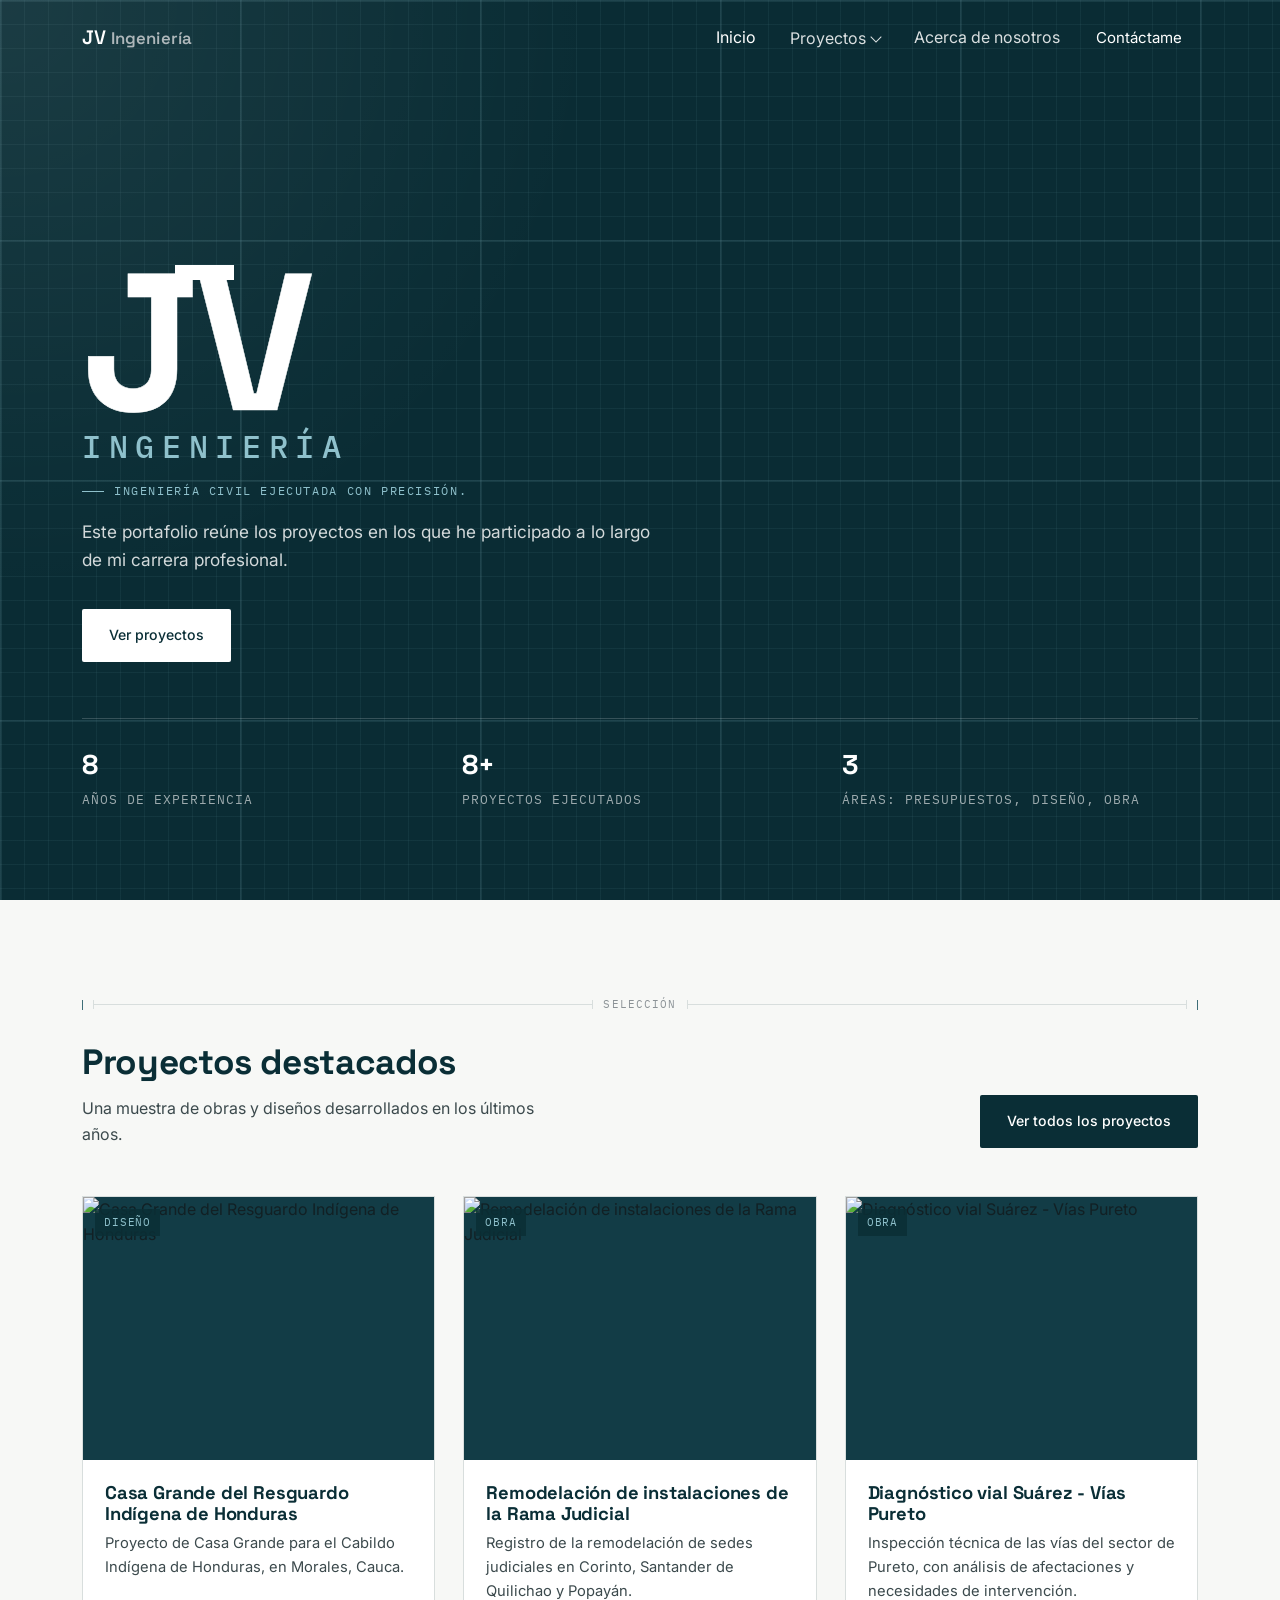
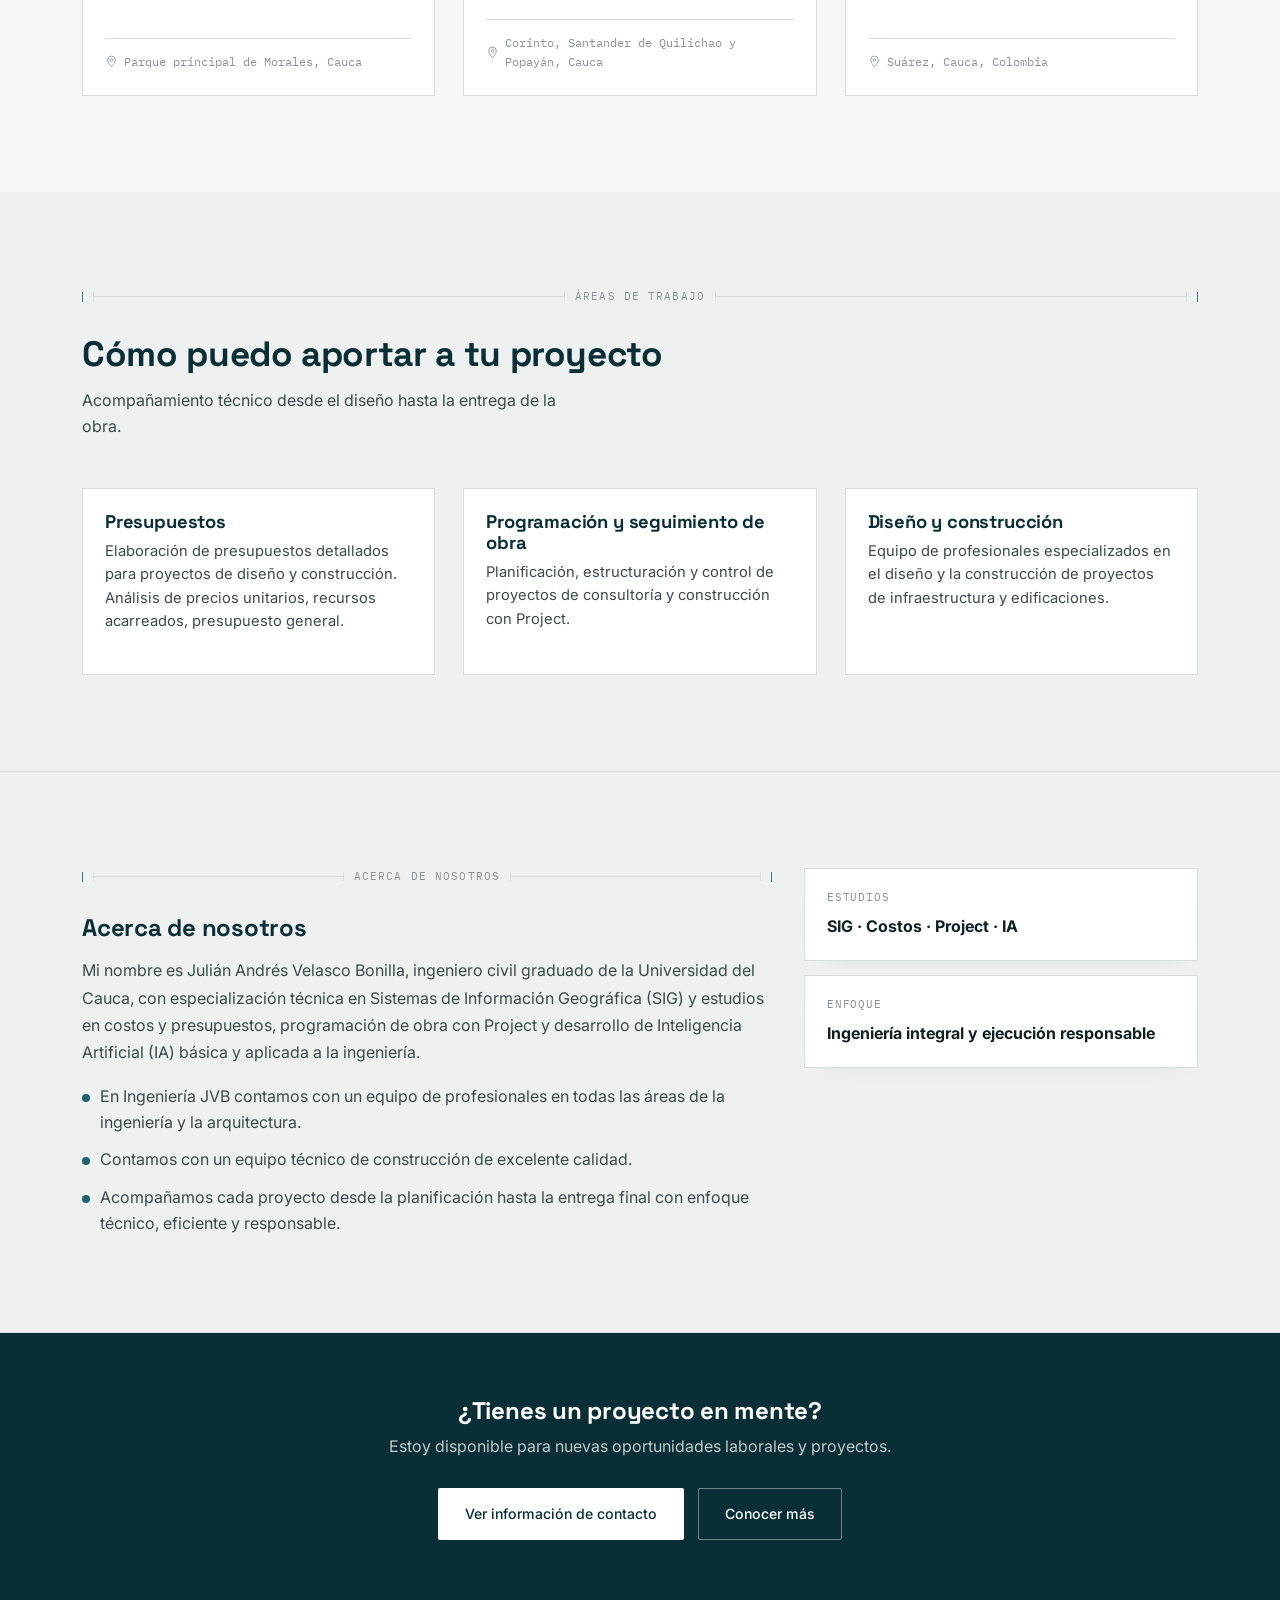
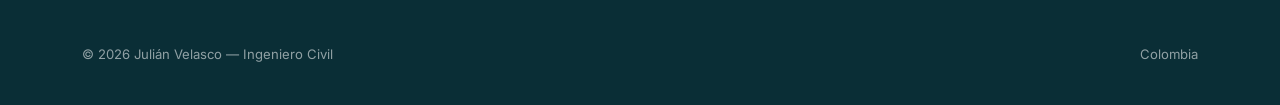
==== index.html @ c0a0f58c "Connect top of J to V in hero mark Co-authored-by: Copilot <223556219+Copilot@users.noreply.github.c" ====
<!DOCTYPE html>
<html lang="es">
<head>
<meta charset="UTF-8">
<meta name="viewport" content="width=device-width, initial-scale=1.0">
<title>JV Ingeniería</title>
<link rel="icon" type="image/png" href="assets/favicon.png?v=20261117-2">
<meta name="description" content="Portafolio profesional de ingeniería civil: proyectos de obra, diseño estructural, vial e hidráulico.">
<link rel="preconnect" href="https://fonts.googleapis.com">
<link href="https://fonts.googleapis.com/css2?family=Space+Grotesk:wght@500;600;700&family=Inter:wght@400;500;600&family=IBM+Plex+Mono:wght@400;500&display=swap" rel="stylesheet">
<link rel="stylesheet" href="css/style.css?v=20261117-9">
</head>
<body>

<nav class="nav">
  <div class="nav-inner">
    <a href="index.html" class="brand"><span class="brand-initials">JV</span><span class="brand-descriptor"> Ingeniería</span></a>
    <button class="nav-toggle" aria-label="Abrir menú"><span></span><span></span><span></span></button>
    <ul class="nav-links">
      <li><a href="index.html" class="active">Inicio</a></li>
      <li class="has-dropdown">
        <button class="drop-btn">Proyectos <span class="caret"></span></button>
        <ul class="dropdown">
          <li><a href="proyectos.html">Todos los proyectos</a></li>
          <li><a href="proyectos.html?cat=obra">Obra</a></li>
          <li><a href="proyectos.html?cat=diseno">Diseños</a></li>
        </ul>
      </li>
      <li><a href="#acerca">Acerca de nosotros</a></li>
      <li><a href="contacto.html#contacto" class="nav-cta">Contáctame</a></li>
    </ul>
  </div>
</nav>

<header class="hero">
  <img class="hero-photo" src="assets/img/hero.jpg" alt="Obra civil en construcción">
  <div class="hero-grid"></div>
  <div class="hero-inner">
    <h1 class="hero-brand" aria-label="JV Ingeniería">
      <span class="hero-brand-initials">JV</span>
      <span class="hero-brand-name">INGENIERÍA</span>
    </h1>
    <div class="eyebrow">Ingeniería civil ejecutada con precisión.</div>
    <p class="lead">Este portafolio reúne los proyectos en los que he participado a lo largo de mi carrera profesional.</p>
    <div class="hero-actions">
      <a href="proyectos.html" class="btn btn-primary">Ver proyectos</a>
      
    </div>
    <div class="hero-stats">
      <div class="stat"><b>8</b><span>Años de experiencia</span></div>
      <div class="stat"><b>8+</b><span>Proyectos ejecutados</span></div>
      <div class="stat"><b>3</b><span>Áreas: Presupuestos, diseño, obra</span></div>
      
    </div>
  </div>
</header>

<section id="proyectos">
  <div class="container">
    <div class="dimline"><span class="tick"></span><span class="rule"></span><span class="label">Selección</span><span class="rule"></span><span class="tick"></span></div>
    <div class="section-head">
      <div>
        <h2>Proyectos destacados</h2>
        <p>Una muestra de obras y diseños desarrollados en los últimos años.</p>
      </div>
      <a href="proyectos.html" class="btn btn-dark">Ver todos los proyectos</a>
    </div>
    <div class="grid-projects" id="featured-projects"></div>
  </div>
</section>

<section style="background:var(--paper-dim);">
  <div class="container">
    <div class="dimline"><span class="tick"></span><span class="rule"></span><span class="label">Áreas de trabajo</span><span class="rule"></span><span class="tick"></span></div>
    <div class="section-head">
      <div>
        <h2>Cómo puedo aportar a tu proyecto</h2>
        <p>Acompañamiento técnico desde el diseño hasta la entrega de la obra.</p>
      </div>
    </div>
    <div class="grid-projects">
      <div class="sheet-card" style="cursor:default;">
        <div class="sheet-body">
          <h3>Presupuestos</h3>
          <p>Elaboración de presupuestos detallados para proyectos de diseño y construcción. Análisis de precios unitarios, recursos acarreados, presupuesto general.</p>
        </div>
      </div>
      <div class="sheet-card" style="cursor:default;">
        <div class="sheet-body">
          <h3>Programación y seguimiento de obra</h3>
          <p>Planificación, estructuración y control de proyectos de consultoría y construcción con Project.</p>
        </div>
      </div>
      <div class="sheet-card" style="cursor:default;">
        <div class="sheet-body">
          <h3>Diseño y construcción</h3>
          <p>Equipo de profesionales especializados en el diseño y la construcción de proyectos de infraestructura y edificaciones.</p>
        </div>
      </div>
    </div>
  </div>
</section>

<section id="acerca" class="about-section">
  <div class="container about-grid">
    <div class="about-copy">
      <div class="dimline"><span class="tick"></span><span class="rule"></span><span class="label">Acerca de nosotros</span><span class="rule"></span><span class="tick"></span></div>
      <h2 id="about-title">Acerca de nosotros</h2>
      <p id="about-description"></p>
      <ul id="about-list" class="about-list"></ul>
    </div>
    <div class="about-panel">
      <div class="mini-stat">
        <span>Estudios</span>
        <strong>SIG · Costos · Project · IA</strong>
      </div>
      <div class="mini-stat">
        <span>Enfoque</span>
        <strong>Ingeniería integral y ejecución responsable</strong>
      </div>
    </div>
  </div>
</section>

<section class="contact-cta">
  <div class="container">
    <h2>¿Tienes un proyecto en mente?</h2>
    <p>Estoy disponible para nuevas oportunidades laborales y proyectos.</p>
    <div class="contact-links">
      <a href="contacto.html#contacto" class="btn btn-primary">Ver información de contacto</a>
      <a href="#acerca" class="btn btn-ghost">Conocer más</a>
    </div>
  </div>
</section>

<footer>
  <div class="container footer-inner">
    <span>© <span id="year"></span> Julián Velasco — Ingeniero Civil</span>
    <span>Colombia</span>
  </div>
</footer>

<script src="js/data.js?v=20261117-2"></script>
<script src="js/main.js?v=20261117-5"></script>
</body>
</html>
---- css/style.css ----
/* ============================================================
   SISTEMA DE DISEÑO — Portafolio Ingeniería Civil
   Paleta: azul petróleo + blanco, acento "blueprint"
   ============================================================ */

:root{
  /* Color */
  --petrol-950:#0A2E36;
  --petrol-800:#123C46;
  --petrol-700:#17505D;
  --petrol-600:#1F6270;
  --petrol-500:#2C7F8F;
  --blueprint:#8FC1CC;
  --blueprint-dim:#3E6E78;
  --paper:#F7F8F6;
  --paper-dim:#EEF1EF;
  --ink:#122024;
  --ink-soft:#3C4A4D;
  --concrete:#8B9296;
  --line:#D8DEDD;
  --white:#FFFFFF;

  /* Tipografía */
  --font-display:'Space Grotesk', sans-serif;
  --font-body:'Inter', sans-serif;
  --font-mono:'IBM Plex Mono', monospace;

  /* Layout */
  --maxw:1180px;
  --nav-h:76px;
  --radius:2px;
}

*{box-sizing:border-box;}
html{scroll-behavior:smooth;}
body{
  margin:0;
  font-family:var(--font-body);
  color:var(--ink);
  background:var(--paper);
  line-height:1.6;
  -webkit-font-smoothing:antialiased;
}
h1,h2,h3,h4{
  font-family:var(--font-display);
  color:var(--petrol-950);
  margin:0 0 .4em 0;
  line-height:1.15;
  letter-spacing:-0.01em;
}
a{color:inherit;text-decoration:none;}
img{max-width:100%;display:block;}
ul{margin:0;padding:0;list-style:none;}
button{font-family:inherit;cursor:pointer;}

.mono{font-family:var(--font-mono);}
.container{max-width:var(--maxw);margin:0 auto;padding:0 32px;}
.eyebrow{
  font-family:var(--font-mono);
  font-size:.72rem;
  letter-spacing:.14em;
  text-transform:uppercase;
  color:var(--blueprint-dim);
  display:flex;
  align-items:center;
  gap:10px;
}
.eyebrow::before{
  content:'';
  width:22px;height:1px;
  background:var(--blueprint-dim);
  display:inline-block;
}

:focus-visible{
  outline:2px solid var(--petrol-600);
  outline-offset:3px;
}

@media (prefers-reduced-motion: reduce){
  *{animation:none !important; transition:none !important; scroll-behavior:auto !important;}
}

/* ============================================================
   BARRA DE MEDICIÓN — elemento firma, usada como separador
   ============================================================ */
.dimline{
  display:flex;
  align-items:center;
  gap:10px;
  color:var(--blueprint-dim);
  margin:0 0 28px 0;
}
.dimline .tick{width:1px;height:10px;background:var(--blueprint-dim);}
.dimline .rule{flex:1;height:1px;background:var(--line);position:relative;}
.dimline .rule::before,
.dimline .rule::after{
  content:'';
  position:absolute;top:-4px;
  width:1px;height:9px;background:var(--line);
}
.dimline .rule::before{left:0;}
.dimline .rule::after{right:0;}
.dimline .label{
  font-family:var(--font-mono);
  font-size:.7rem;
  letter-spacing:.1em;
  text-transform:uppercase;
  color:var(--concrete);
  white-space:nowrap;
}

/* ============================================================
   NAVEGACIÓN
   ============================================================ */
.nav{
  position:fixed;top:0;left:0;right:0;
  height:var(--nav-h);
  z-index:100;
  background:rgba(10,46,54,0.0);
  transition:background .3s ease, box-shadow .3s ease;
}
.nav.scrolled{
  background:var(--petrol-950);
  box-shadow:0 1px 0 rgba(255,255,255,.06);
}
.nav.solid{ background:var(--petrol-950); }
.nav-inner{
  max-width:var(--maxw);
  margin:0 auto;
  height:100%;
  padding:0 32px;
  display:flex;
  align-items:center;
  justify-content:space-between;
}
.brand{
  font-family:var(--font-display);
  font-weight:600;
  font-size:1.05rem;
  color:var(--white);
  letter-spacing:.01em;
  display:block;
  line-height:1.1;
}
.brand-initials{
  font-size:calc(100% + 2pt);
}
.brand-descriptor{
  color:#AEB7BA;
}
.nav-links{
  display:flex;
  align-items:center;
  gap:6px;
}
.nav-links > li{position:relative;}
.nav-links a, .nav-links .drop-btn{
  display:inline-flex;
  align-items:center;
  gap:6px;
  color:rgba(255,255,255,.85);
  font-size:1rem;
  padding:10px 14px;
  border:none;
  background:none;
  transition:color .2s ease;
}
.nav-links a:hover, .nav-links .drop-btn:hover{color:var(--white);}
.nav-links a.active{color:var(--white);}
.caret{
  width:8px;height:8px;
  border-right:1px solid currentColor;
  border-bottom:1px solid currentColor;
  transform:rotate(45deg);
  margin-top:-3px;
  transition:transform .2s ease;
}
.has-dropdown:hover .caret{transform:rotate(225deg);margin-top:3px;}

.dropdown{
  position:absolute;
  top:100%;left:0;
  min-width:200px;
  background:var(--white);
  border:1px solid var(--line);
  box-shadow:0 12px 24px -8px rgba(10,46,54,.25);
  padding:6px;
  opacity:0;
  visibility:hidden;
  transform:translateY(6px);
  transition:opacity .18s ease, transform .18s ease, visibility .18s;
}
.has-dropdown:hover .dropdown{
  opacity:1;visibility:visible;transform:translateY(0);
}
.dropdown a{
  display:block;
  color:var(--ink) !important;
  padding:10px 12px;
  font-size:1rem;
  border-radius:2px;
}
.dropdown a:hover{background:var(--paper-dim);}

.nav-cta{
  border:1px solid rgba(255,255,255,.35);
  color:var(--white) !important;
  padding:8px 16px !important;
  font-size:.94rem !important;
}
.nav-cta:hover{
  background:var(--white);
  color:var(--petrol-950) !important;
}

.nav-toggle{
  display:none;
  flex-direction:column;
  gap:5px;
  background:none;border:none;padding:8px;
}
.nav-toggle span{width:22px;height:2px;background:var(--white);display:block;}

@media (max-width: 880px){
  .nav-toggle{display:flex;}
  .nav-links{
    position:fixed;
    top:var(--nav-h);left:0;right:0;bottom:0;
    background:var(--petrol-950);
    flex-direction:column;
    align-items:stretch;
    padding:12px 24px 40px;
    gap:0;
    overflow-y:auto;
    transform:translateX(100%);
    transition:transform .25s ease;
  }
  .nav-links.open{transform:translateX(0);}
  .nav-links a, .nav-links .drop-btn{
    width:100%;
    padding:16px 4px;
    border-bottom:1px solid rgba(255,255,255,.08);
    justify-content:space-between;
    color:var(--white);
  }
  .dropdown{
    position:static;
    opacity:1;visibility:visible;transform:none;
    display:none;
    background:rgba(255,255,255,.04);
    border:none;box-shadow:none;
    padding:0 0 0 12px;
  }
  .has-dropdown.open .dropdown{display:block;}
  .has-dropdown.open .caret{transform:rotate(225deg);}
  .dropdown a{color:rgba(255,255,255,.75) !important;border-bottom:none;padding:12px;}
  .nav-cta{margin-top:16px;text-align:center;}
}

/* ============================================================
   HERO
   ============================================================ */
.hero{
  position:relative;
  min-height:100vh;
  display:flex;
  align-items:flex-end;
  color:var(--white);
  background:
    radial-gradient(circle at top left, rgba(255,255,255,.08), transparent 38%),
    linear-gradient(180deg, rgba(10,46,54,.72) 0%, rgba(10,46,54,.38) 45%, rgba(10,46,54,.95) 100%),
    var(--petrol-950);
  overflow:hidden;
}
.hero-photo{
  display:none;
}
.hero-grid{
  position:absolute;
  inset:0;
  display:block;
  background-color:rgba(8,35,40,.12);
  background-image:
    linear-gradient(rgba(143,193,204,.12) 1px, transparent 1px),
    linear-gradient(90deg, rgba(143,193,204,.12) 1px, transparent 1px),
    linear-gradient(rgba(143,193,204,.20) 2px, transparent 2px),
    linear-gradient(90deg, rgba(143,193,204,.20) 2px, transparent 2px);
  background-size:24px 24px, 24px 24px, 240px 240px, 240px 240px;
  opacity:.55;
  pointer-events:none;
  z-index:0;
}

.hero-inner{
  position:relative;
  z-index:2;
  width:100%;
  padding:calc(var(--nav-h) + 24px) 32px 88px;
  max-width:var(--maxw);
  margin:0 auto;
}
.hero .eyebrow{color:var(--blueprint);}
.hero .eyebrow::before{background:var(--blueprint);}
.hero h1{
  color:var(--white);
  font-size:clamp(2.4rem, 6vw, 4.4rem);
  max-width:14ch;
  margin:18px 0 20px;
}
.hero h1.hero-brand{
  display:flex;
  flex-direction:column;
  align-items:flex-start;
  gap:10px;
  width:min(100%, 34rem);
  max-width:none;
  font-size:1rem;
  margin:18px 0 20px;
}
.hero-brand-initials{
  position:relative;
  font-family:var(--font-display);
  font-size:clamp(calc(7rem + 2pt), calc(18vw + 2pt), calc(12rem + 2pt));
  font-weight:700;
  line-height:.8;
  letter-spacing:-.03em;
  color:var(--white);
  -webkit-text-stroke:.5px currentColor;
}
.hero-brand-initials::after{
  content:"";
  position:absolute;
  top:0;
  left:.48em;
  width:.3em;
  height:.08em;
  background:currentColor;
  pointer-events:none;
}
.hero-brand-name{
  font-family:var(--font-mono);
  font-size:clamp(1.25rem, 3vw, 2rem);
  font-weight:500;
  letter-spacing:.24em;
  line-height:1;
  color:var(--blueprint);
}
.hero p.lead{
  max-width:52ch;
  font-size:1.08rem;
  color:rgba(255,255,255,.82);
  margin-bottom:36px;
}
.hero-actions{display:flex;gap:14px;flex-wrap:wrap;margin-bottom:56px;}

.btn{
  display:inline-flex;
  align-items:center;
  gap:8px;
  padding:14px 26px;
  font-size:.88rem;
  font-weight:500;
  border-radius:2px;
  border:1px solid transparent;
  transition:all .2s ease;
}
.btn-primary{background:var(--white);color:var(--petrol-950);}
.btn-primary:hover{background:var(--blueprint);}
.btn-ghost{border-color:rgba(255,255,255,.4);color:var(--white);}
.btn-ghost:hover{background:rgba(255,255,255,.1);border-color:var(--white);}
.btn-dark{background:var(--petrol-950);color:var(--white);}
.btn-dark:hover{background:var(--petrol-700);}

.hero-stats{
  display:grid;
  grid-template-columns:repeat(auto-fit, minmax(140px,1fr));
  border-top:1px solid rgba(255,255,255,.18);
  padding-top:24px;
  gap:24px;
}
.hero-stats .stat b{
  display:block;
  font-family:var(--font-display);
  font-size:1.7rem;
  color:var(--white);
}
.hero-stats .stat span{
  font-family:var(--font-mono);
  font-size:.8rem;
  letter-spacing:.08em;
  text-transform:uppercase;
  color:rgba(255,255,255,.6);
}

/* ============================================================
   SECCIONES GENERALES
   ============================================================ */
section{padding:96px 0;}
.section-head{
  display:flex;
  justify-content:space-between;
  align-items:flex-end;
  gap:24px;
  margin-bottom:48px;
  flex-wrap:wrap;
}
.section-head h2{font-size:clamp(1.6rem,3vw,2.2rem);}
.section-head p{color:var(--ink-soft);max-width:48ch;margin:0;}

.page-header{
  padding:calc(var(--nav-h) + 64px) 0 56px;
  background:var(--petrol-950);
  color:var(--white);
  position:relative;
  overflow:hidden;
}
.page-header .hero-grid{opacity:.5;}
.page-header h1{color:var(--white);font-size:clamp(2rem,4vw,3rem);margin-bottom:12px;}
.page-header p{color:rgba(255,255,255,.75);max-width:60ch;margin:0;}
.page-header .eyebrow{color:var(--blueprint);margin-bottom:14px;}
.page-header .eyebrow::before{background:var(--blueprint);}

.page-header + .contact-summary {
  margin-top: 0;
}

.contact-summary {
  background: var(--white);
  border-top: 1px solid var(--line);
  border-bottom: 1px solid var(--line);
  padding: 0;
  height: 220px;
  width: min(50vw, 700px);
  margin: 0 auto;
}

/* Tarjetas de proyecto — estilo "hoja de plano" */
.grid-projects{
  display:grid;
  grid-template-columns:repeat(auto-fill, minmax(300px,1fr));
  gap:28px;
}
.sheet-card{
  background:var(--white);
  border:1px solid var(--line);
  transition:transform .22s ease, box-shadow .22s ease, border-color .22s ease;
  display:flex;
  flex-direction:column;
}
.sheet-card:hover{
  transform:translateY(-4px);
  box-shadow:0 20px 32px -16px rgba(10,46,54,.22);
  border-color:var(--petrol-500);
}
.sheet-media{
  position:relative;
  aspect-ratio:4/3;
  overflow:hidden;
  background:var(--petrol-800);
}
.sheet-media img{width:100%;height:100%;object-fit:cover;transition:transform .4s ease;}
.sheet-card:hover .sheet-media img{transform:scale(1.05);}
.sheet-tag{
  position:absolute;top:12px;left:12px;
  background:rgba(10,46,54,.85);
  color:var(--blueprint);
  font-family:var(--font-mono);
  font-size:.66rem;
  letter-spacing:.08em;
  text-transform:uppercase;
  padding:5px 9px;
}
.sheet-body{padding:22px 22px 24px;flex:1;display:flex;flex-direction:column;}
.sheet-body h3{font-size:1.15rem;margin-bottom:8px;}
.sheet-body p{color:var(--ink-soft);font-size:.92rem;margin:0 0 16px;flex:1;}
.sheet-loc{
  display:flex;
  align-items:center;
  gap:6px;
  font-family:var(--font-mono);
  font-size:.72rem;
  color:var(--concrete);
  padding-top:14px;
  border-top:1px solid var(--line);
}
.sheet-loc svg{flex-shrink:0;}

/* Filtros de categoría */
.filters{
  display:flex;
  gap:8px;
  margin-bottom:40px;
  flex-wrap:wrap;
}
.filter-btn{
  background:var(--white);
  border:1px solid var(--line);
  color:var(--ink-soft);
  padding:9px 18px;
  font-size:.82rem;
  font-family:var(--font-mono);
  letter-spacing:.03em;
  border-radius:2px;
  transition:all .18s ease;
}
.filter-btn:hover{border-color:var(--petrol-600);color:var(--petrol-700);}
.filter-btn.active{background:var(--petrol-950);border-color:var(--petrol-950);color:var(--white);}

/* ============================================================
   DETALLE DE PROYECTO
   ============================================================ */
.project-detail .page-header{padding-bottom:40px;}
.detail-meta{
  display:flex;
  flex-wrap:wrap;
  gap:32px;
  margin-top:28px;
  padding-top:24px;
  border-top:1px solid rgba(255,255,255,.15);
}
.detail-meta .meta-item span{
  display:block;
  font-family:var(--font-mono);
  font-size:.66rem;
  letter-spacing:.1em;
  text-transform:uppercase;
  color:var(--blueprint);
  margin-bottom:4px;
}
.detail-meta .meta-item b{color:var(--white);font-weight:500;font-size:.95rem;}

.detail-body{padding-top:64px;}
.detail-grid{
  display:grid;
  grid-template-columns:1.6fr 1fr;
  gap:56px;
}
.detail-desc h2{font-size:1.4rem;margin-bottom:18px;}
.detail-desc p{color:var(--ink-soft);margin-bottom:18px;}
.detail-desc ul{margin:0 0 18px 0;}
.detail-desc li{
  color:var(--ink-soft);
  padding-left:20px;
  position:relative;
  margin-bottom:10px;
}
.detail-desc li::before{
  content:'';
  position:absolute;left:0;top:9px;
  width:8px;height:1px;background:var(--petrol-600);
}
.detail-map{
  background:var(--paper-dim);
  border:1px solid var(--line);
  padding:20px;
  align-self:start;
  position:sticky;top:calc(var(--nav-h) + 24px);
}
.detail-map h4{
  font-family:var(--font-mono);
  font-size:.7rem;
  letter-spacing:.1em;
  text-transform:uppercase;
  color:var(--concrete);
  margin-bottom:14px;
}
.coord{
  font-family:var(--font-mono);
  color:var(--petrol-700);
  font-size:.95rem;
  margin-bottom:10px;
}
.detail-map iframe{width:100%;height:220px;border:0;filter:grayscale(.2);}
.detail-map a.map-link{
  display:inline-block;margin-top:12px;
  font-size:.82rem;color:var(--petrol-600);
  border-bottom:1px solid currentColor;
}

.route-section{padding-top:64px;}
.route-section h2{font-size:1.4rem;}
.route-description{color:var(--ink-soft);margin:0 0 18px;}
#pd-route-viewer{
  width:100%;
  height:min(70vh,640px);
  min-height:360px;
  border:1px solid var(--line);
  background:#dce6e8;
}
.route-status{color:var(--ink-soft);font-size:.88rem;margin:12px 0 0;}
.route-section a.map-link{
  display:inline-block;margin-top:8px;
  font-size:.82rem;color:var(--petrol-600);
  border-bottom:1px solid currentColor;
}

.gallery{
  display:grid;
  grid-template-columns:repeat(auto-fill,minmax(220px,1fr));
  gap:14px;
  margin-top:48px;
}
.gallery-image-button{
  position:relative;
  display:block;
  width:100%;
  padding:0;
  border:0;
  background:none;
  text-align:inherit;
  overflow:hidden;
  cursor:zoom-in;
}
.gallery-caption{
  position:absolute;
  right:0;bottom:0;left:0;
  display:block;
  padding:28px 12px 12px;
  overflow:hidden;
  background:linear-gradient(transparent,rgba(5,18,21,.82));
  color:var(--white);
  font-size:.8rem;
  line-height:1.4;
  text-align:left;
  text-overflow:ellipsis;
  white-space:nowrap;
}
.gallery img, .gallery video{
  width:100%;height:200px;object-fit:cover;
  border:1px solid var(--line);
}
.gallery-image-button img{transition:transform .4s ease;}
.gallery-image-button:hover img,
.gallery-image-button:focus-visible img{transform:scale(1.05);}
.gallery-image-button:focus-visible{outline-offset:4px;}
.image-viewer{
  position:fixed;
  top:50%;
  left:50%;
  max-width:96vw;
  max-height:96vh;
  transform:translate(-50%,-50%);
  margin:0;
  padding:0;
  border:0;
  background:transparent;
  color:var(--white);
  overflow:visible;
}
.image-viewer::backdrop{background:rgba(5,18,21,.88);}
.image-viewer.is-zoomed .image-viewer-nav,
.image-viewer.is-zoomed .image-viewer-close{
  visibility:hidden;
  opacity:0;
  pointer-events:none;
}
.image-viewer-stage{
  position:relative;
  display:flex;
  align-items:center;
  justify-content:center;
  max-width:94vw;
}
.image-viewer img{
  position:relative;
  z-index:0;
  display:block;
  width:auto;
  height:auto;
  max-width:94vw;
  max-height:82vh;
  object-fit:contain;
  transform-origin:center;
  touch-action:none;
  user-select:none;
}
.image-viewer-nav{
  position:absolute;
  top:50%;
  z-index:2;
  padding:8px;
  border:0;
  background:transparent;
  color:#fff;
  mix-blend-mode:difference;
  font-size:3rem;
  line-height:1;
  cursor:pointer;
  opacity:.72;
  transform:translateY(-50%);
  transition:opacity .2s ease;
}
.image-viewer .image-viewer-nav:hover:not(:disabled),
.image-viewer .image-viewer-nav:focus-visible{
  opacity:1;
}
.image-viewer-previous{left:4px;}
.image-viewer-next{right:4px;}
.image-viewer-nav:disabled{opacity:.35;cursor:not-allowed;}
.image-viewer-close{
  position:absolute;
  top:4px;
  right:4px;
  z-index:3;
  padding:8px;
  border:0;
  background:transparent;
  color:#fff;
  mix-blend-mode:difference;
  font-size:2rem;
  line-height:1;
  cursor:pointer;
  opacity:.72;
  transition:opacity .2s ease;
}
.image-viewer .image-viewer-close:hover,
.image-viewer .image-viewer-close:focus-visible{
  opacity:1;
}
.image-viewer-caption{
  margin:10px 0 0;
  color:rgba(255,255,255,.78);
  font-family:var(--font-mono);
  font-size:.72rem;
}
@media(max-width:480px){
  .image-viewer-stage,
  .image-viewer img{max-width:calc(100vw - 40px);}
  .image-viewer-nav{font-size:2.5rem;}
  .image-viewer-close{font-size:1.8rem;}
}

/* ============================================================
   CERTIFICADOS
   ============================================================ */
.cert-tabs{display:flex;gap:6px;margin-bottom:40px;border-bottom:1px solid var(--line);}
.cert-tab-btn{
  background:none;border:none;
  padding:14px 6px;margin-right:28px;
  font-family:var(--font-mono);
  font-size:.8rem;letter-spacing:.05em;text-transform:uppercase;
  color:var(--concrete);
  border-bottom:2px solid transparent;
  margin-bottom:-1px;
}
.cert-tab-btn.active{color:var(--petrol-950);border-bottom-color:var(--petrol-600);}
.cert-panel{display:none;}
.cert-panel.active{display:block;}

.grid-certs{
  display:grid;
  grid-template-columns:repeat(auto-fill,minmax(260px,1fr));
  gap:24px;
}
.cert-card{
  background:var(--white);
  border:1px solid var(--line);
  overflow:hidden;
}
.cert-thumb{aspect-ratio:1.4/1;background:var(--paper-dim);overflow:hidden;}
.cert-thumb img{width:100%;height:100%;object-fit:cover;}
.cert-info{padding:18px 20px;}
.cert-info h4{font-size:1rem;margin-bottom:4px;}
.cert-info p{margin:0;font-size:.84rem;color:var(--ink-soft);}
.cert-info .cert-year{
  font-family:var(--font-mono);
  font-size:.7rem;color:var(--concrete);
  margin-top:8px;display:block;
}
.cert-info a.cert-view{
  display:inline-block;margin-top:10px;
  font-size:.8rem;color:var(--petrol-600);
  border-bottom:1px solid currentColor;
}

/* ============================================================
   CONTACTOS / REFERENCIAS
   ============================================================ */
.grid-refs{
  display:grid;
  grid-template-columns:repeat(auto-fill,minmax(300px,1fr));
  gap:24px;
}
.ref-card{
  background:var(--white);
  border:1px solid var(--line);
  padding:26px;
  border-top:3px solid var(--petrol-600);
}
.ref-card h4{font-size:1.05rem;margin-bottom:2px;}
.ref-role{
  font-family:var(--font-mono);
  font-size:.74rem;color:var(--blueprint-dim);
  margin-bottom:14px;display:block;
}
.ref-company{
  font-weight:600;color:var(--ink);
  margin-bottom:14px;font-size:.9rem;
}
.ref-list{margin-top:14px;border-top:1px solid var(--line);padding-top:14px;}
.ref-list li{
  display:flex;gap:10px;align-items:center;
  font-size:.86rem;color:var(--ink-soft);
  margin-bottom:8px;
}
.ref-list li svg{flex-shrink:0;color:var(--petrol-600);}
.ref-list a{color:var(--ink-soft);}
.ref-list a:hover{color:var(--petrol-700);}
.ref-note{
  background:var(--paper-dim);
  border:1px dashed var(--line);
  padding:20px 24px;
  font-size:.85rem;
  color:var(--ink-soft);
  margin-bottom:40px;
}

/* Contacto directo */
.contact-cta{
  background:var(--petrol-950);
  color:var(--white);
  padding:64px 0;
  text-align:center;
  margin-top: 0;
}
.contact-cta h2{color:var(--white);}
.contact-cta p{color:rgba(255,255,255,.75);max-width:52ch;margin:0 auto 28px;}
.contact-links{display:flex;gap:14px;justify-content:center;flex-wrap:wrap;}

.about-section{
  background:var(--paper-dim);
  border-top:1px solid var(--line);
  border-bottom:1px solid var(--line);
}
.about-grid{
  display:grid;
  grid-template-columns:1.4fr .8fr;
  gap:32px;
  align-items:start;
}
.about-copy h2{
  margin:18px 0 16px;
}
.about-copy p{
  color:var(--ink-soft);
  line-height:1.7;
  margin:0 0 18px;
}
.about-list{
  list-style:none;
  padding:0;
  margin:0;
  display:grid;
  gap:12px;
}
.about-list li{
  position:relative;
  padding-left:18px;
  color:var(--ink-soft);
}
.about-list li::before{
  content:"";
  position:absolute;
  left:0;
  top:10px;
  width:8px;
  height:8px;
  border-radius:50%;
  background:var(--petrol-600);
}
.about-panel{
  display:grid;
  gap:14px;
}
.mini-stat{
  background:var(--white);
  border:1px solid var(--line);
  padding:20px 22px;
  box-shadow:0 10px 25px -22px rgba(10,46,54,.25);
}
.mini-stat span{
  display:block;
  font-family:var(--font-mono);
  font-size:.68rem;
  letter-spacing:.08em;
  text-transform:uppercase;
  color:var(--concrete);
  margin-bottom:8px;
}
.mini-stat strong{
  font-size:1rem;
  color:var(--ink);
  line-height:1.5;
}

/* ============================================================
   FOOTER
   ============================================================ */
footer{
  background:var(--petrol-950);
  color:rgba(255,255,255,.55);
  padding:40px 0;
  font-size:.82rem;
}
.footer-inner{
  display:flex;justify-content:space-between;align-items:center;flex-wrap:wrap;gap:16px;
}
footer a{color:rgba(255,255,255,.8);}
footer a:hover{color:var(--white);}

@media (max-width: 780px){
  .detail-grid{grid-template-columns:1fr;}
  .detail-map{position:static;}
  section{padding:64px 0;}
}
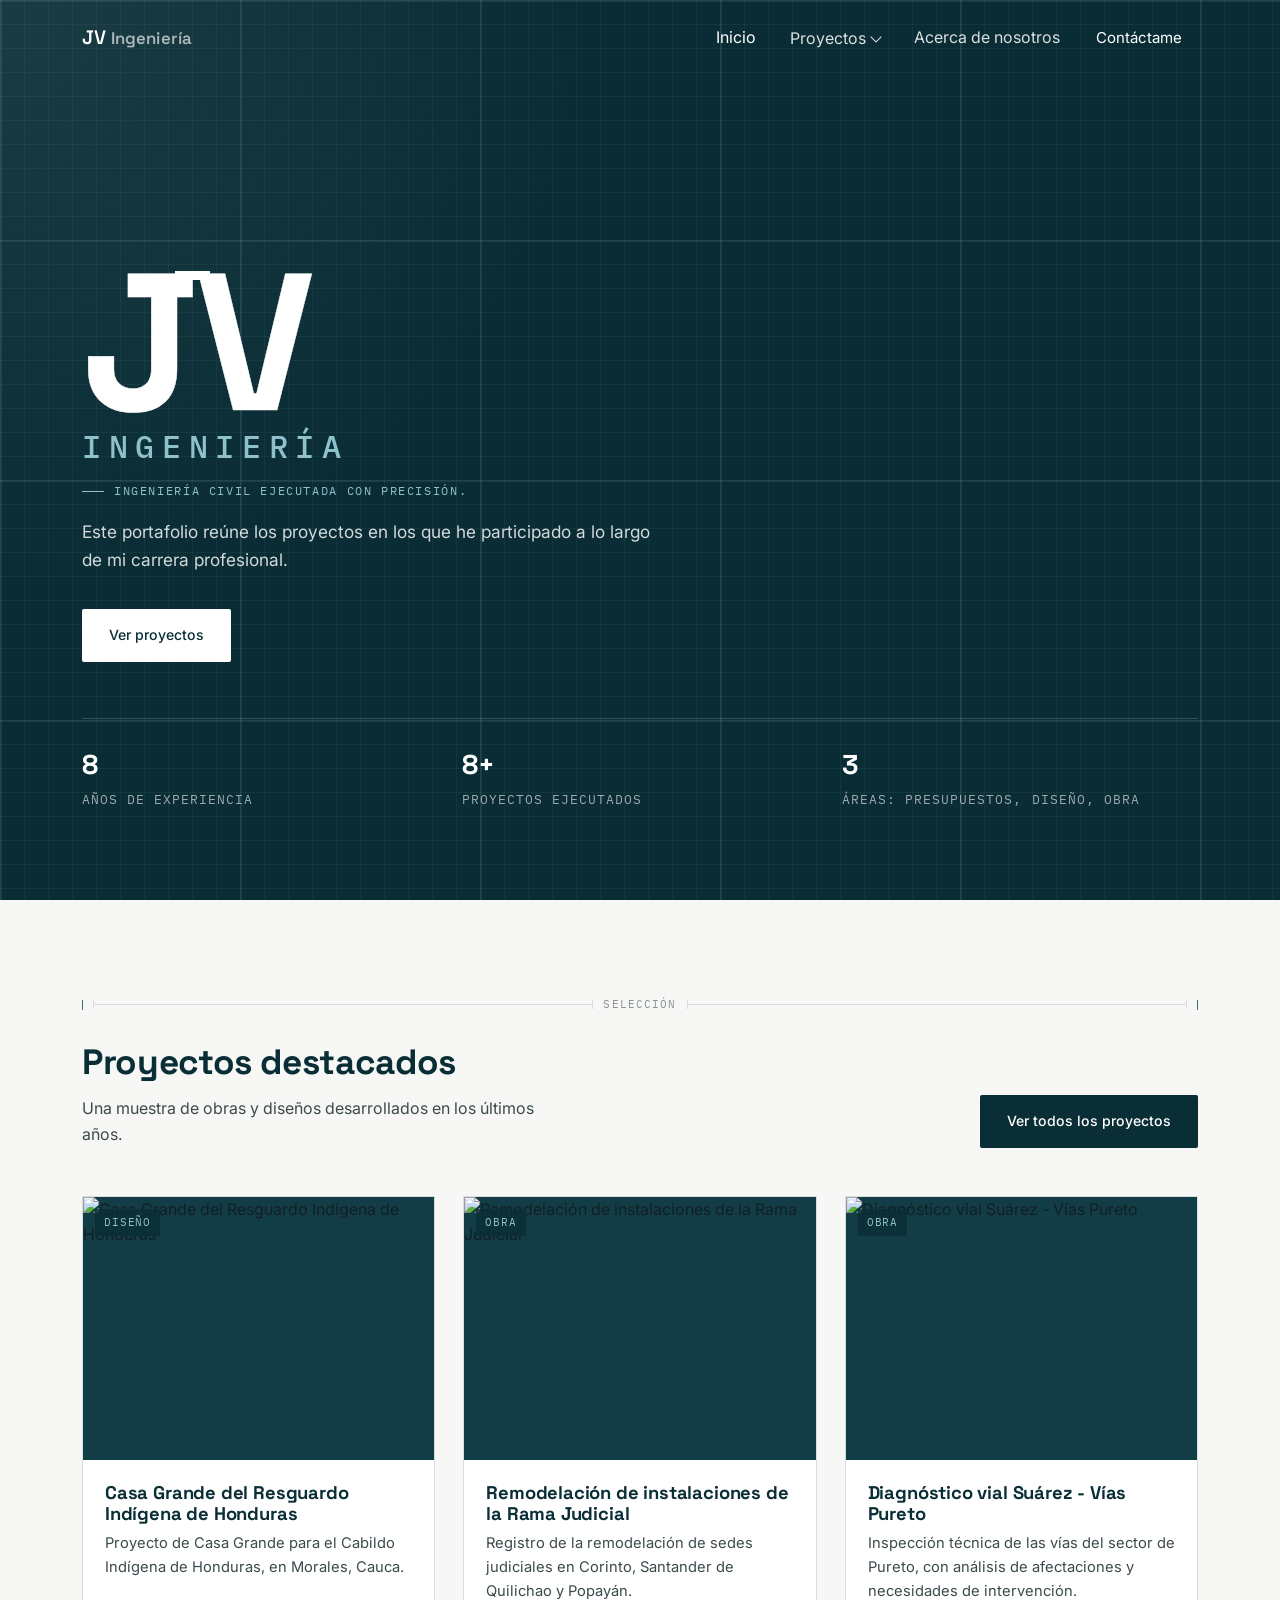
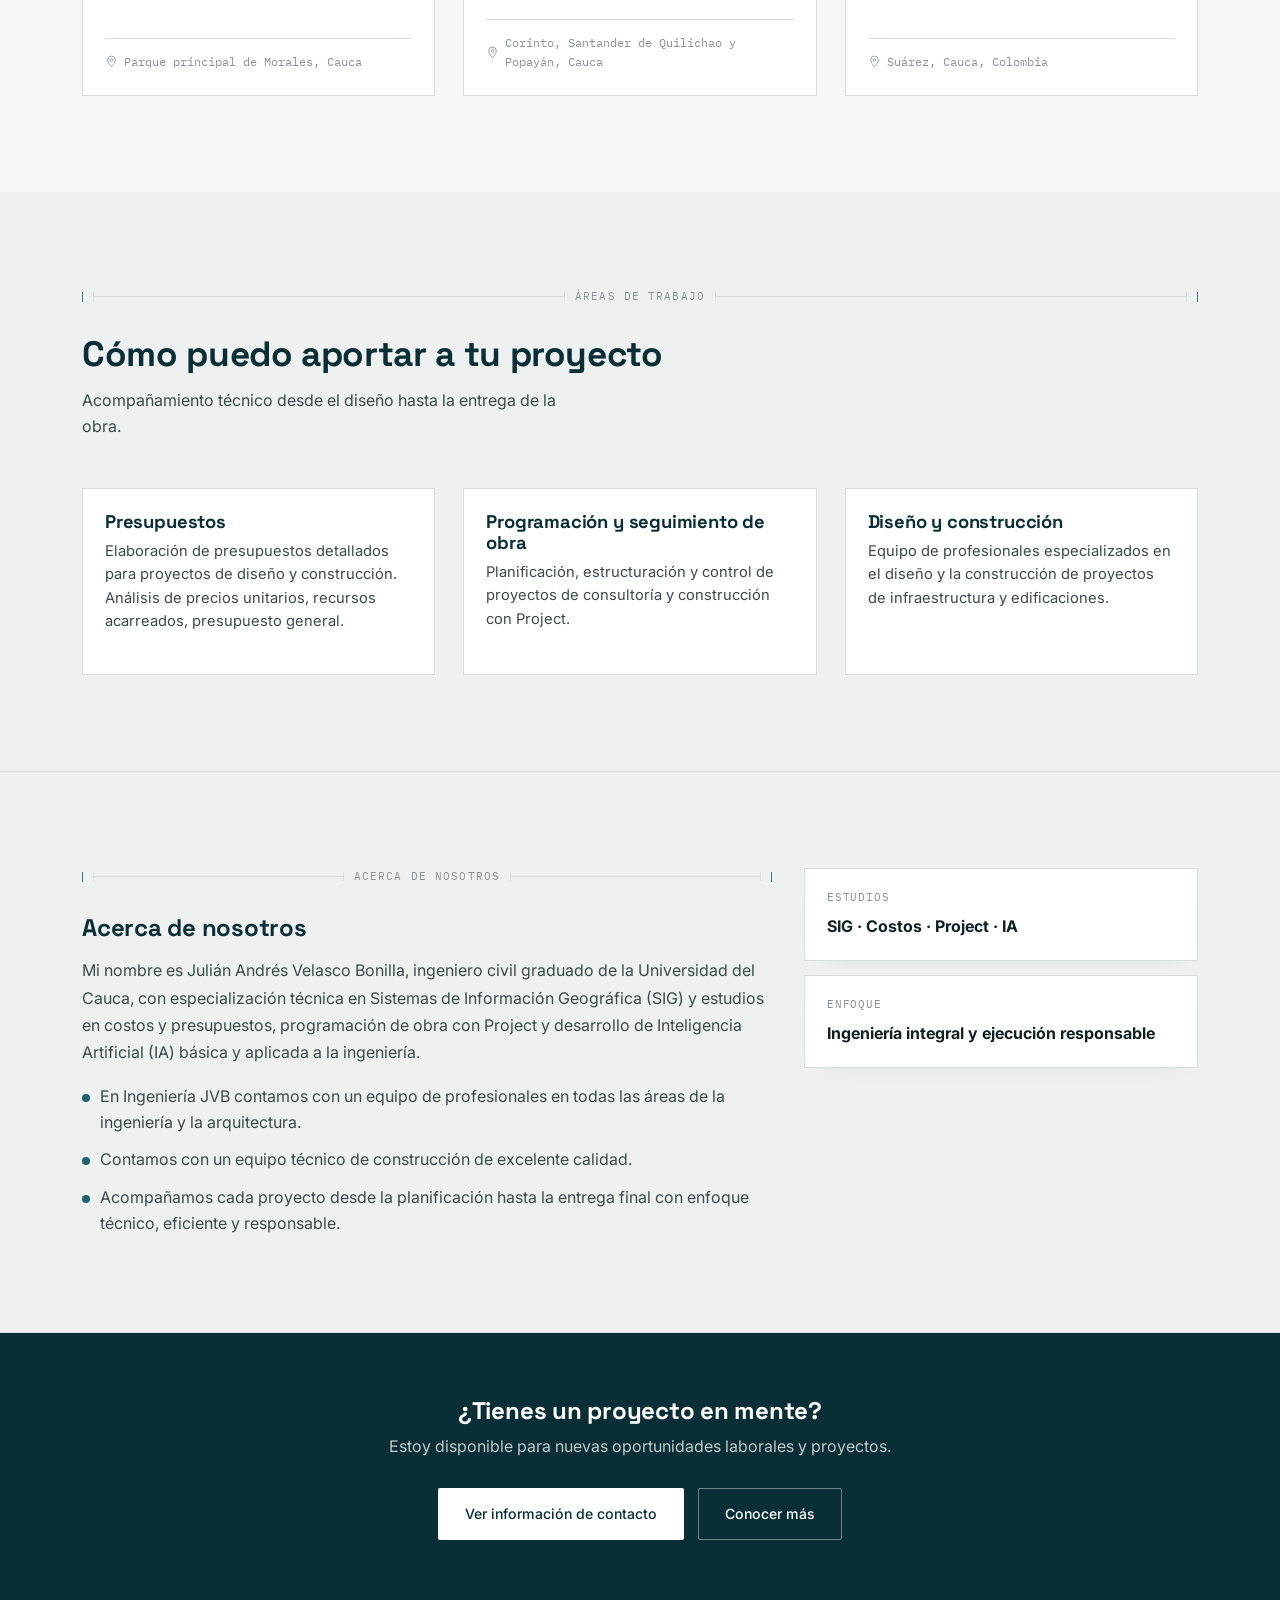
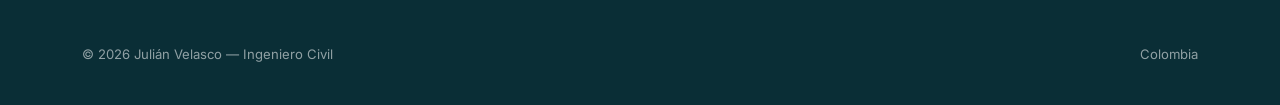
==== commit c6000bd3: "Refine the JV monogram connection Co-authored-by: Copilot <223556219+Copilot@users.noreply.github.co" ====
--- a/index.html
+++ b/index.html
@@ -8,7 +8,7 @@
 <meta name="description" content="Portafolio profesional de ingeniería civil: proyectos de obra, diseño estructural, vial e hidráulico.">
 <link rel="preconnect" href="https://fonts.googleapis.com">
 <link href="https://fonts.googleapis.com/css2?family=Space+Grotesk:wght@500;600;700&family=Inter:wght@400;500;600&family=IBM+Plex+Mono:wght@400;500&display=swap" rel="stylesheet">
-<link rel="stylesheet" href="css/style.css?v=20261117-9">
+<link rel="stylesheet" href="css/style.css?v=20261117-10">
 </head>
 <body>
 
--- a/css/style.css
+++ b/css/style.css
@@ -331,10 +331,10 @@
 .hero-brand-initials::after{
   content:"";
   position:absolute;
-  top:0;
+  top:.035em;
   left:.48em;
-  width:.3em;
-  height:.08em;
+  width:.18em;
+  height:.045em;
   background:currentColor;
   pointer-events:none;
 }
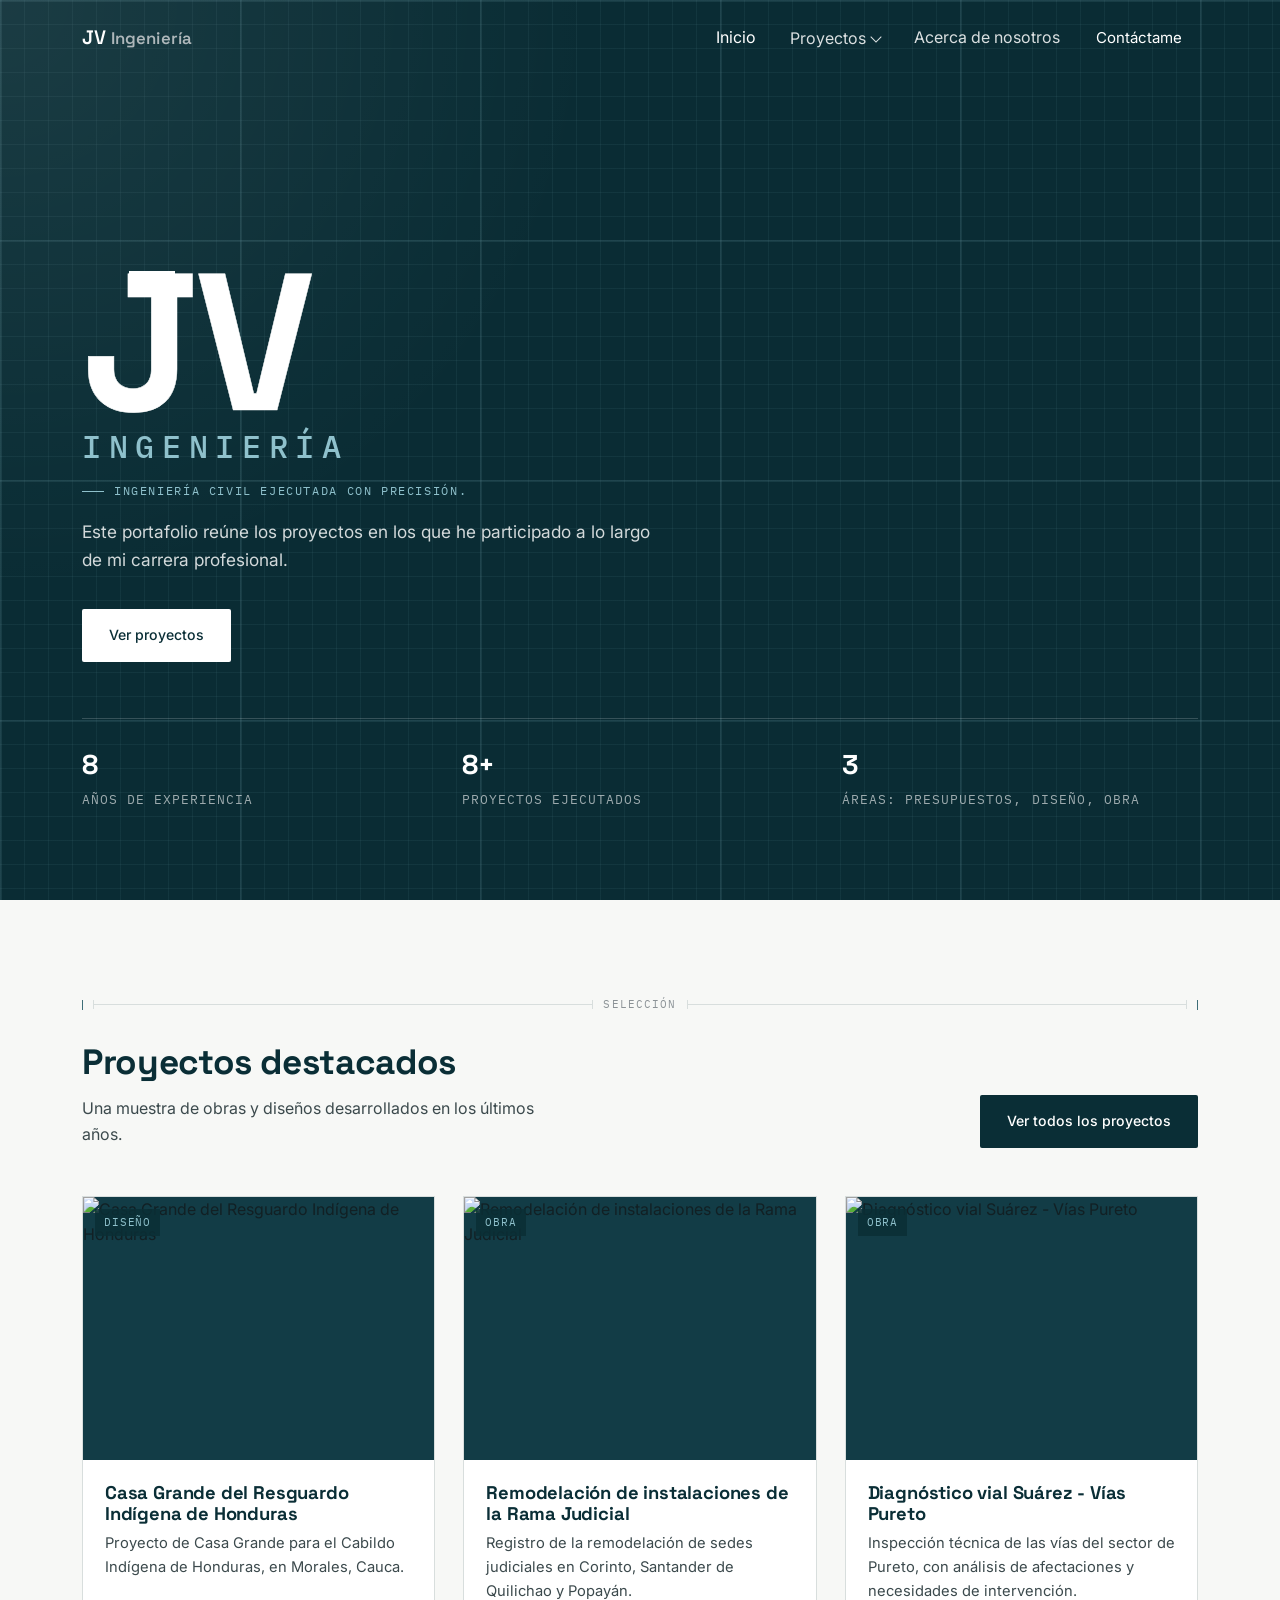
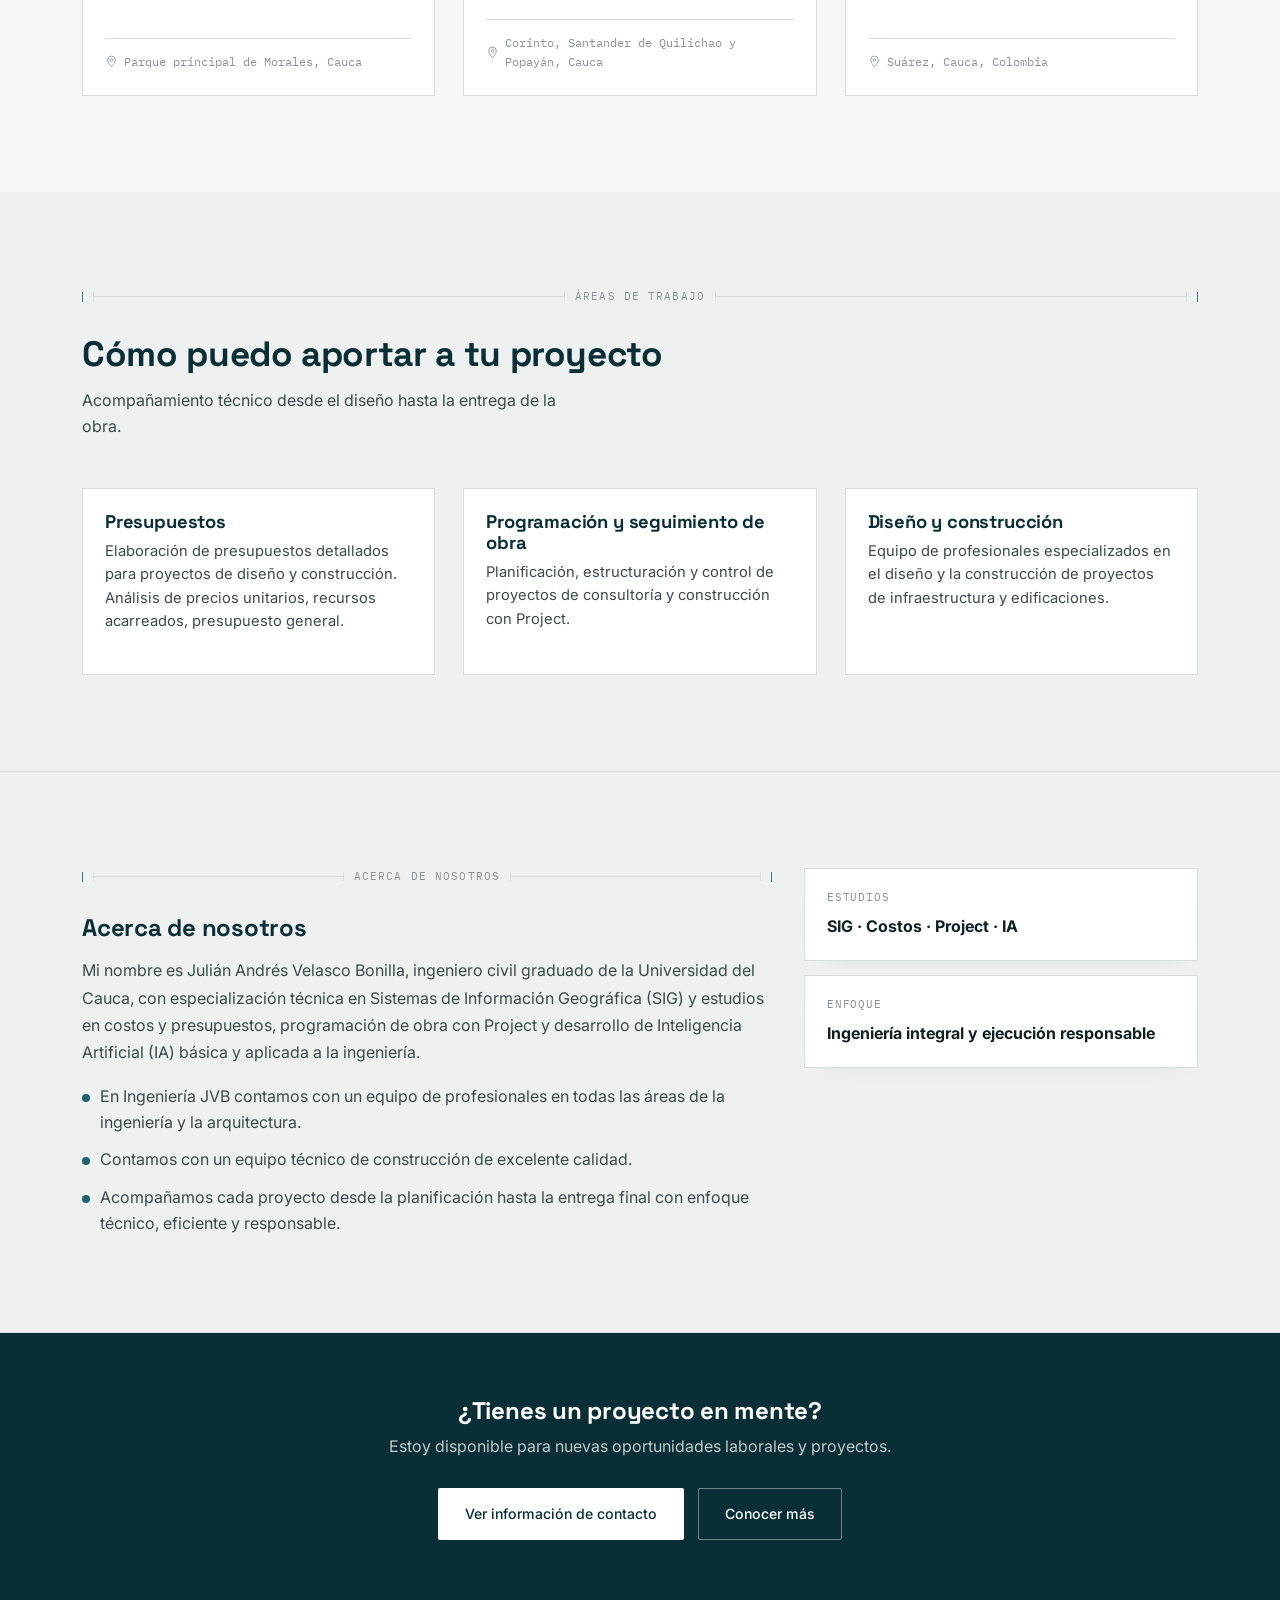
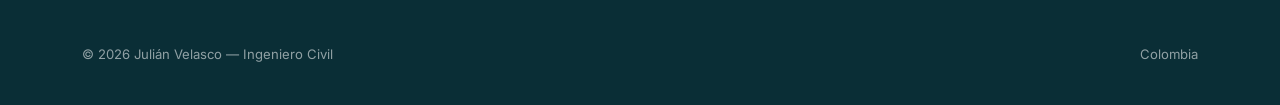
==== commit 8eb261ba: "Extend continuous connection in JV mark Co-authored-by: Copilot <223556219+Copilot@users.noreply.git" ====
--- a/index.html
+++ b/index.html
@@ -8,7 +8,7 @@
 <meta name="description" content="Portafolio profesional de ingeniería civil: proyectos de obra, diseño estructural, vial e hidráulico.">
 <link rel="preconnect" href="https://fonts.googleapis.com">
 <link href="https://fonts.googleapis.com/css2?family=Space+Grotesk:wght@500;600;700&family=Inter:wght@400;500;600&family=IBM+Plex+Mono:wght@400;500&display=swap" rel="stylesheet">
-<link rel="stylesheet" href="css/style.css?v=20261117-10">
+<link rel="stylesheet" href="css/style.css?v=20261117-11">
 </head>
 <body>
 
--- a/css/style.css
+++ b/css/style.css
@@ -332,8 +332,8 @@
   content:"";
   position:absolute;
   top:.035em;
-  left:.48em;
-  width:.18em;
+  left:.24em;
+  width:.24em;
   height:.045em;
   background:currentColor;
   pointer-events:none;
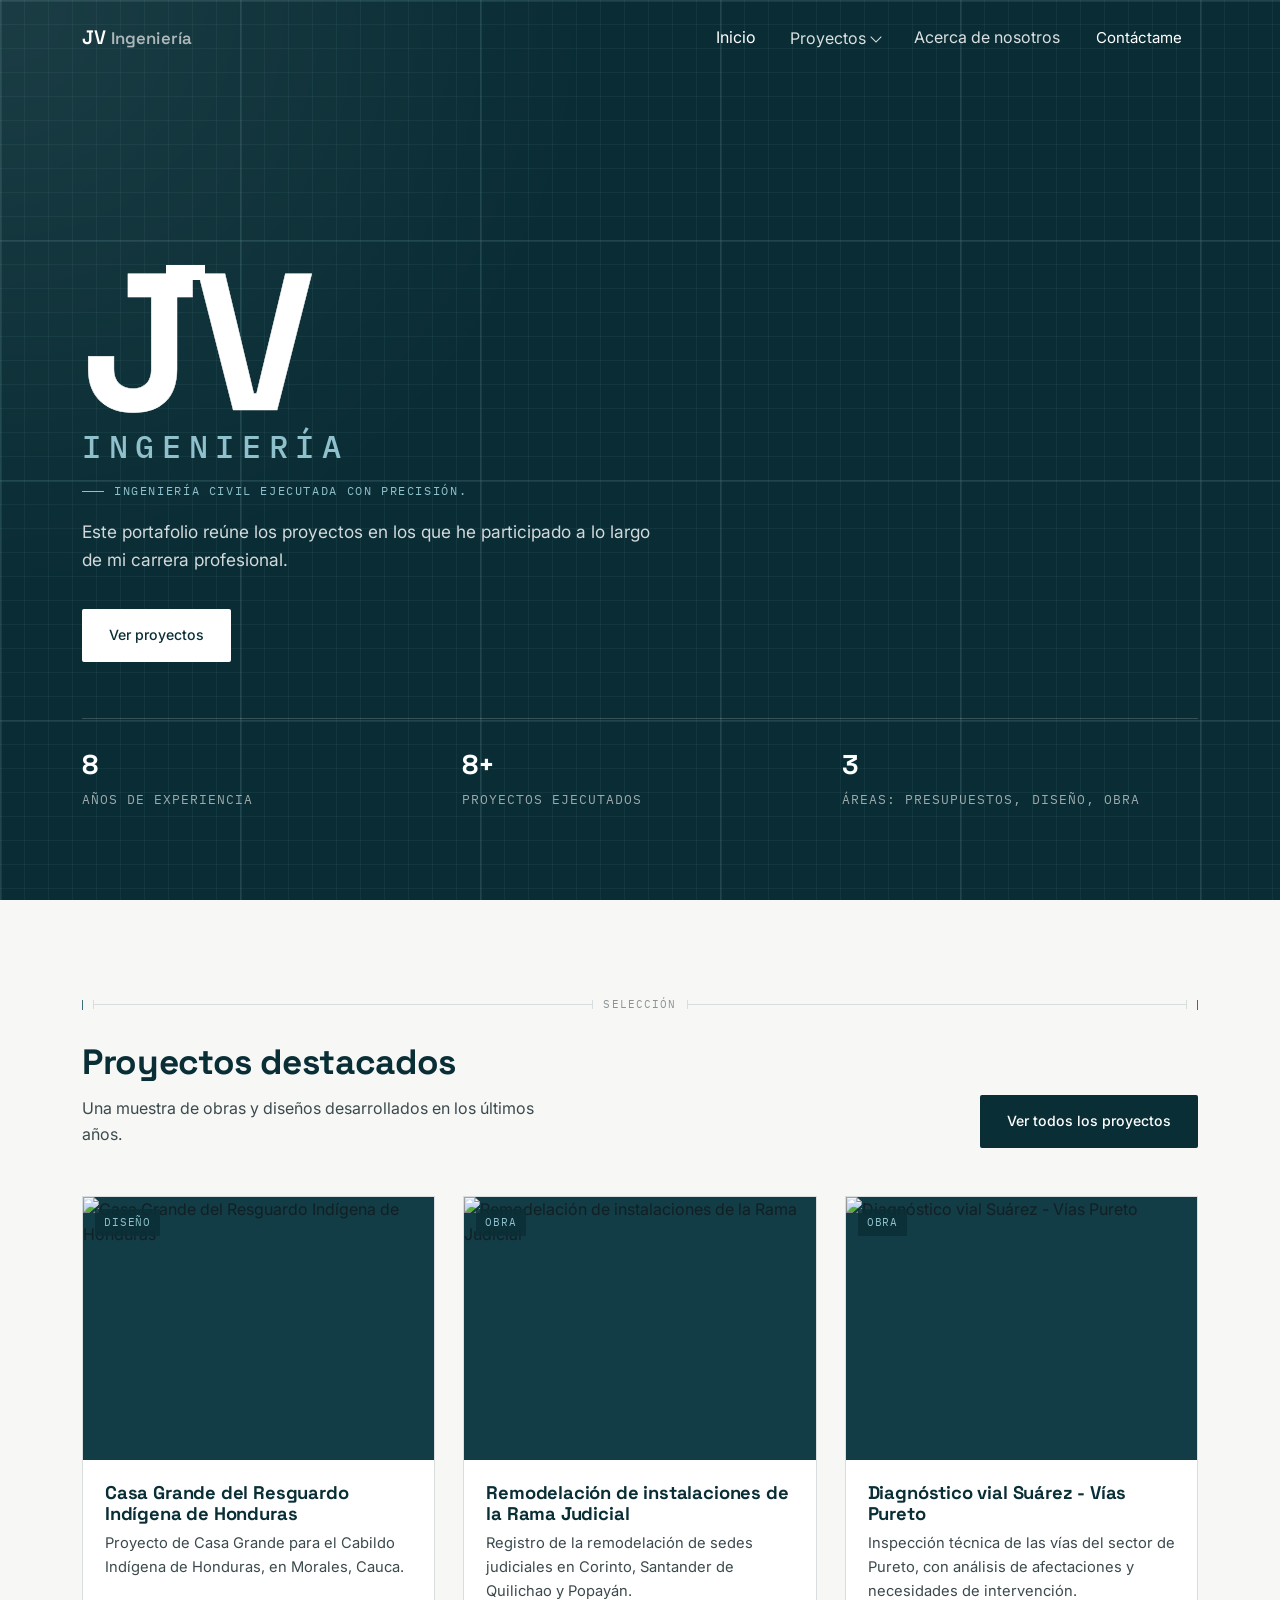
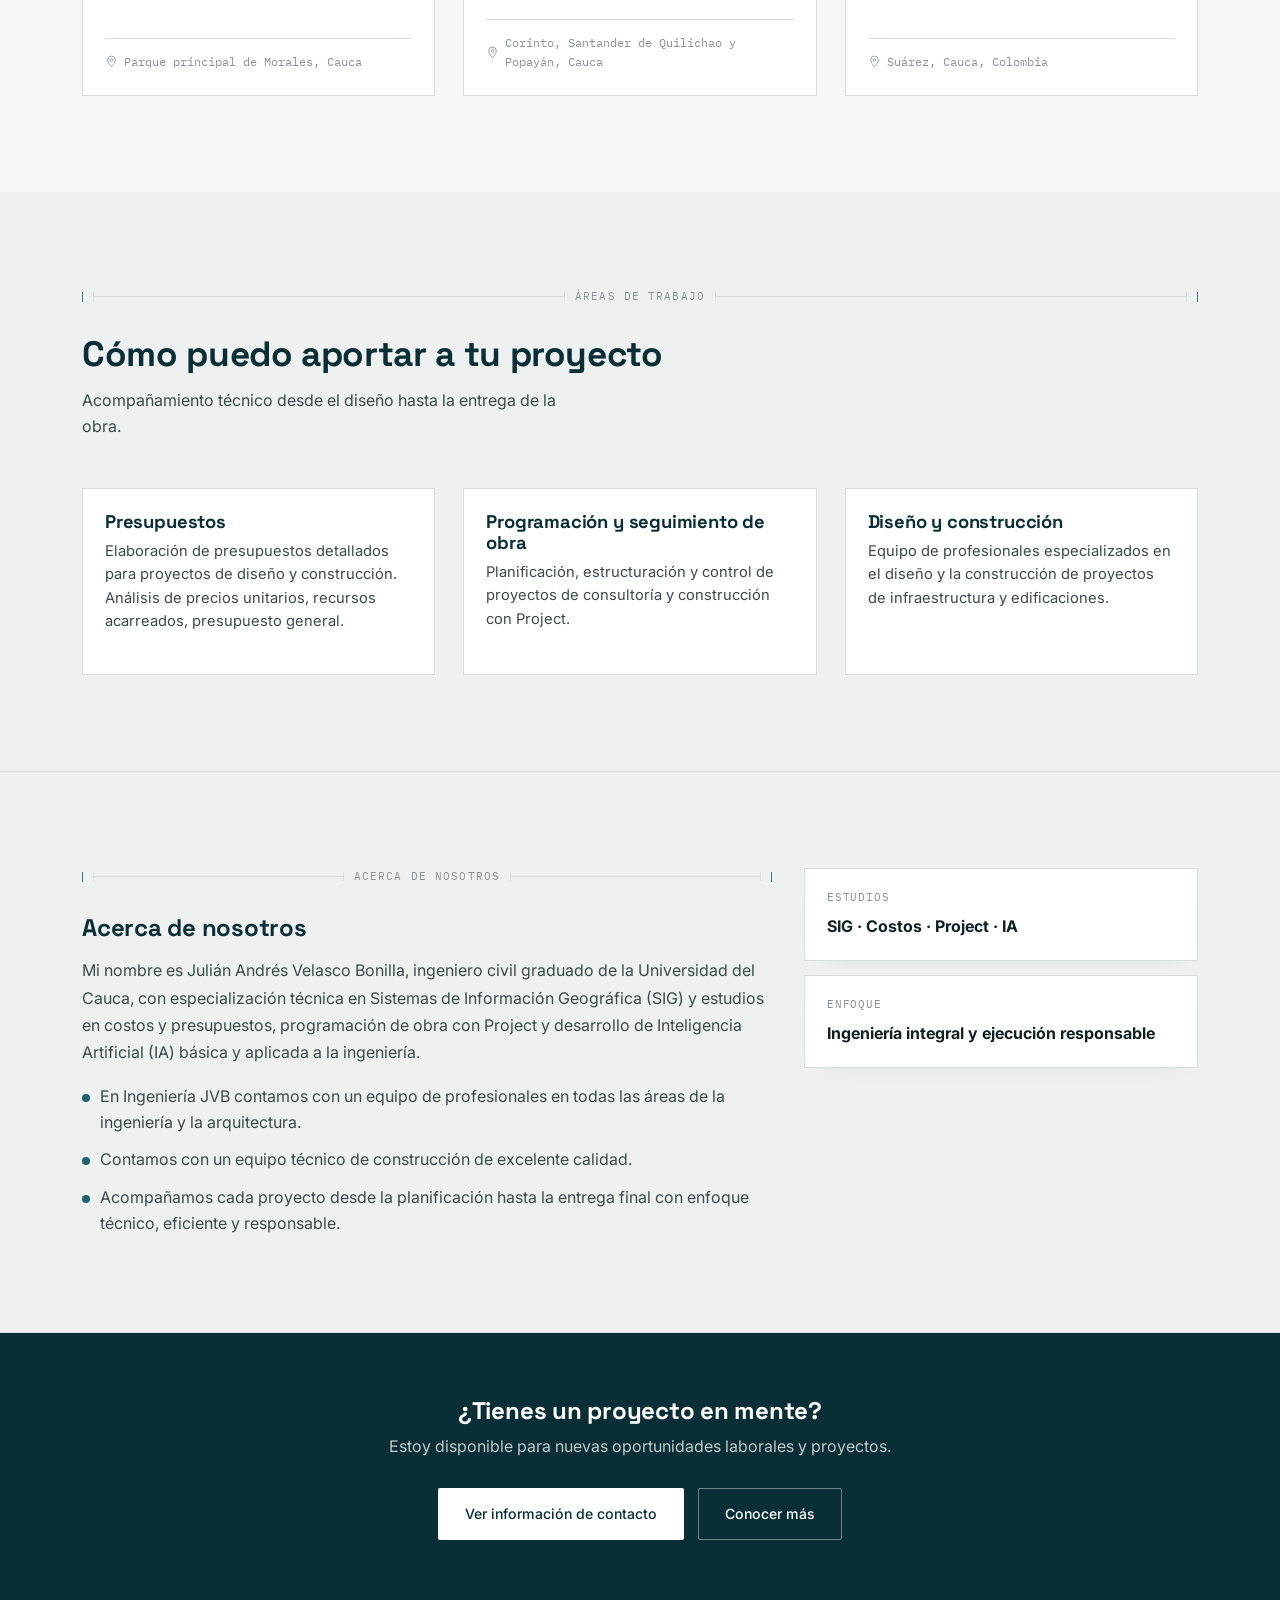
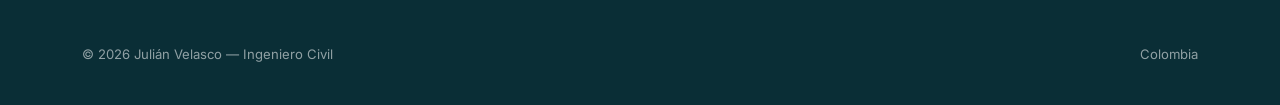
==== commit 066a4785: "Join the full top stroke of J to V Co-authored-by: Copilot <223556219+Copilot@users.noreply.github.c" ====
--- a/index.html
+++ b/index.html
@@ -8,7 +8,7 @@
 <meta name="description" content="Portafolio profesional de ingeniería civil: proyectos de obra, diseño estructural, vial e hidráulico.">
 <link rel="preconnect" href="https://fonts.googleapis.com">
 <link href="https://fonts.googleapis.com/css2?family=Space+Grotesk:wght@500;600;700&family=Inter:wght@400;500;600&family=IBM+Plex+Mono:wght@400;500&display=swap" rel="stylesheet">
-<link rel="stylesheet" href="css/style.css?v=20261117-11">
+<link rel="stylesheet" href="css/style.css?v=20261117-12">
 </head>
 <body>
 
--- a/css/style.css
+++ b/css/style.css
@@ -331,10 +331,10 @@
 .hero-brand-initials::after{
   content:"";
   position:absolute;
-  top:.035em;
-  left:.24em;
-  width:.24em;
-  height:.045em;
+  top:0;
+  left:.43em;
+  width:.2em;
+  height:.08em;
   background:currentColor;
   pointer-events:none;
 }
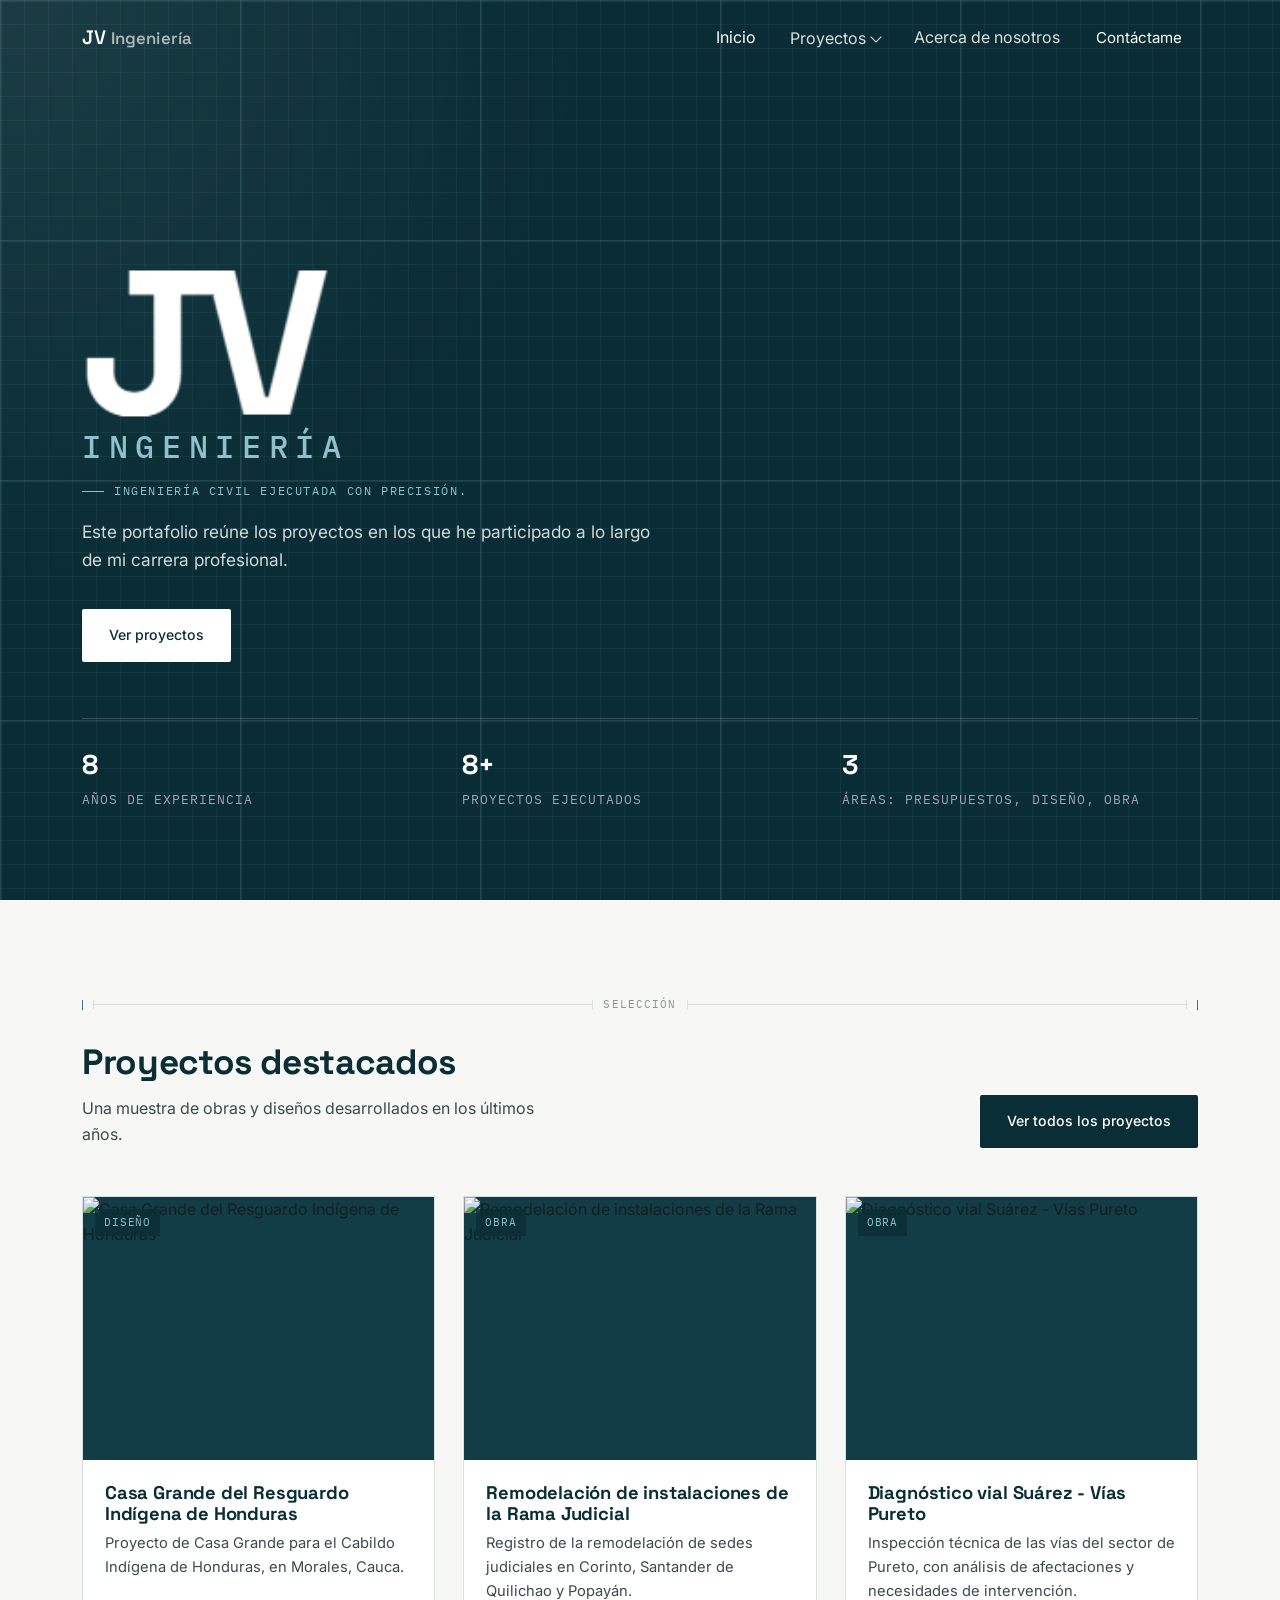
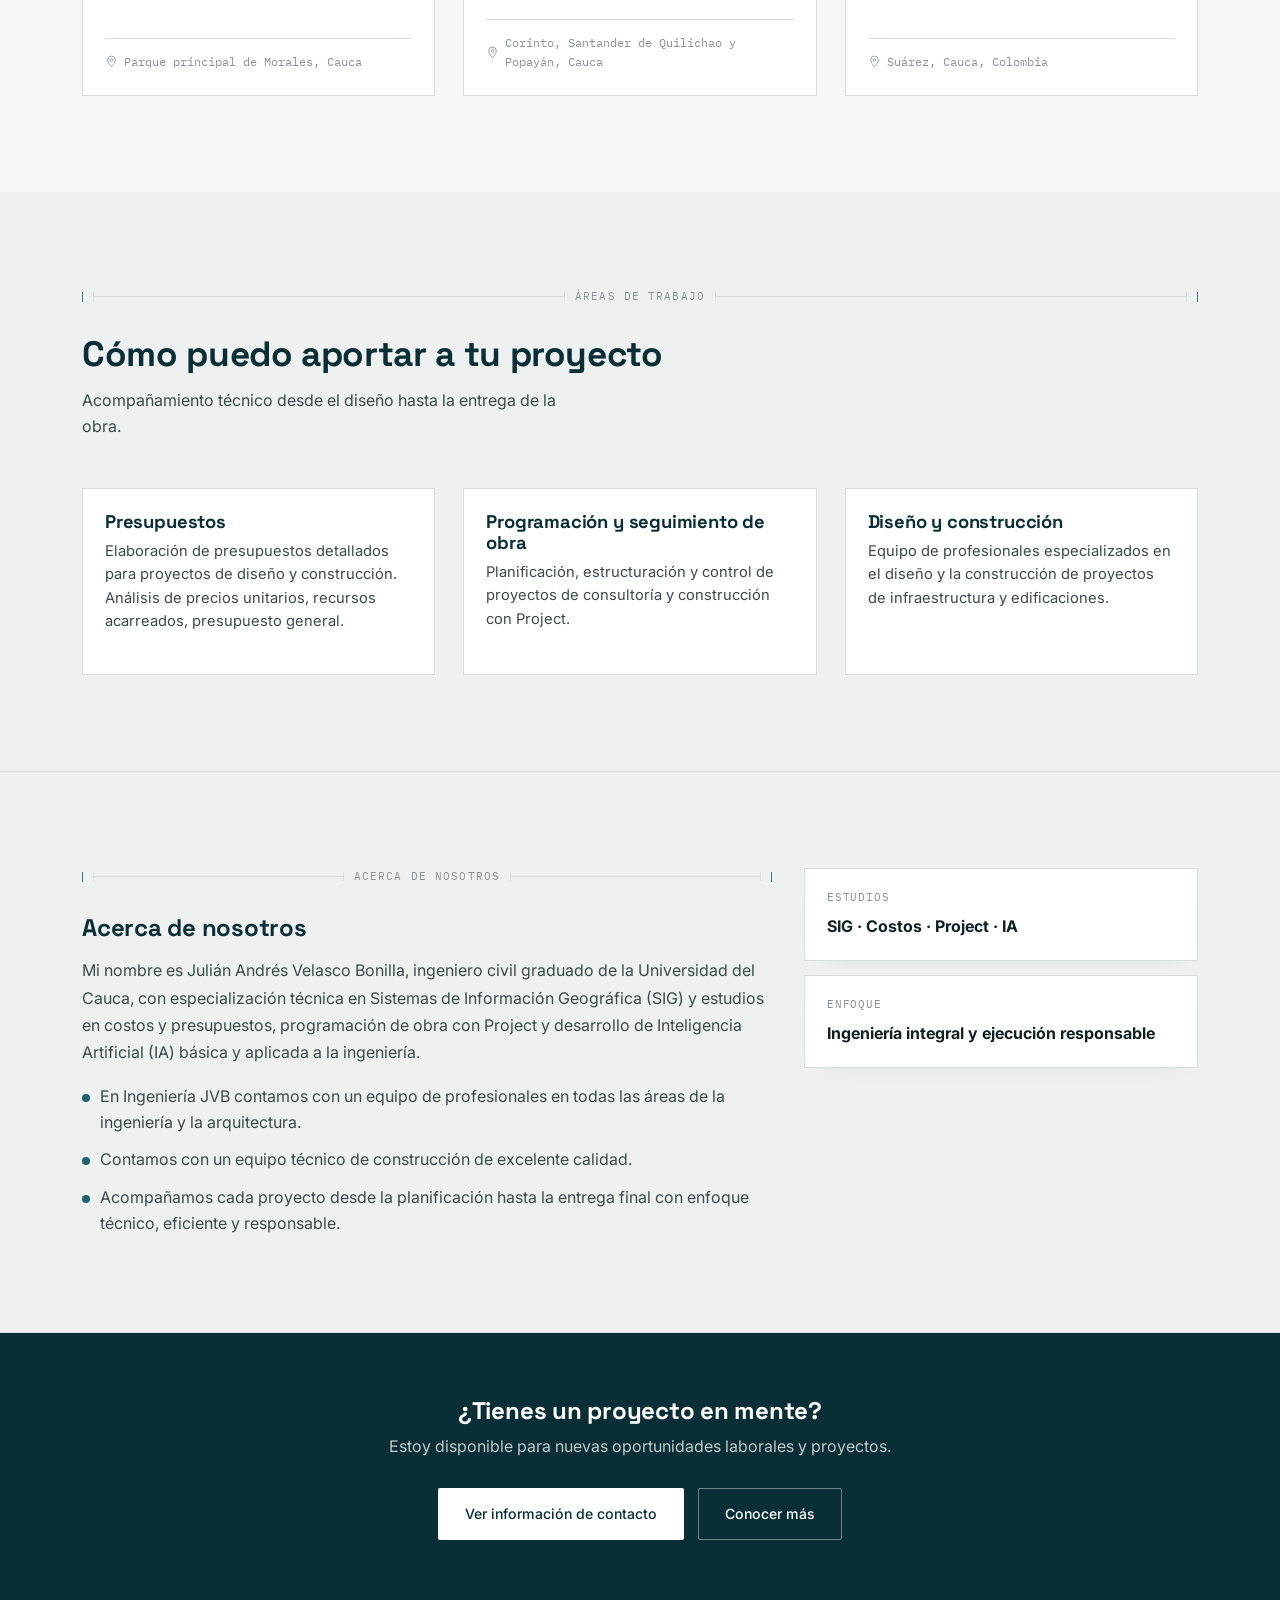
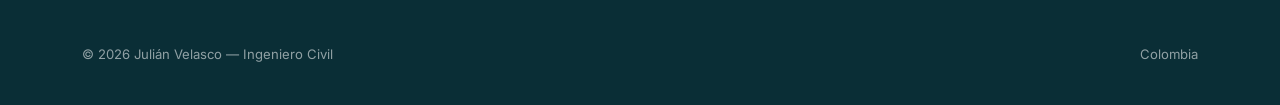
==== commit 06a4a4d3: "Use the favicon JV mark in the hero Co-authored-by: Copilot <223556219+Copilot@users.noreply.github." ====
--- a/index.html
+++ b/index.html
@@ -8,7 +8,7 @@
 <meta name="description" content="Portafolio profesional de ingeniería civil: proyectos de obra, diseño estructural, vial e hidráulico.">
 <link rel="preconnect" href="https://fonts.googleapis.com">
 <link href="https://fonts.googleapis.com/css2?family=Space+Grotesk:wght@500;600;700&family=Inter:wght@400;500;600&family=IBM+Plex+Mono:wght@400;500&display=swap" rel="stylesheet">
-<link rel="stylesheet" href="css/style.css?v=20261117-12">
+<link rel="stylesheet" href="css/style.css?v=20261117-13">
 </head>
 <body>
 
@@ -37,7 +37,7 @@
   <div class="hero-grid"></div>
   <div class="hero-inner">
     <h1 class="hero-brand" aria-label="JV Ingeniería">
-      <span class="hero-brand-initials">JV</span>
+      <img class="hero-brand-initials" src="assets/hero-jv-monogram.png?v=20261117-1" alt="">
       <span class="hero-brand-name">INGENIERÍA</span>
     </h1>
     <div class="eyebrow">Ingeniería civil ejecutada con precisión.</div>
--- a/css/style.css
+++ b/css/style.css
@@ -319,24 +319,10 @@
   margin:18px 0 20px;
 }
 .hero-brand-initials{
-  position:relative;
-  font-family:var(--font-display);
+  display:block;
+  width:auto;
+  height:.8em;
   font-size:clamp(calc(7rem + 2pt), calc(18vw + 2pt), calc(12rem + 2pt));
-  font-weight:700;
-  line-height:.8;
-  letter-spacing:-.03em;
-  color:var(--white);
-  -webkit-text-stroke:.5px currentColor;
-}
-.hero-brand-initials::after{
-  content:"";
-  position:absolute;
-  top:0;
-  left:.43em;
-  width:.2em;
-  height:.08em;
-  background:currentColor;
-  pointer-events:none;
 }
 .hero-brand-name{
   font-family:var(--font-mono);
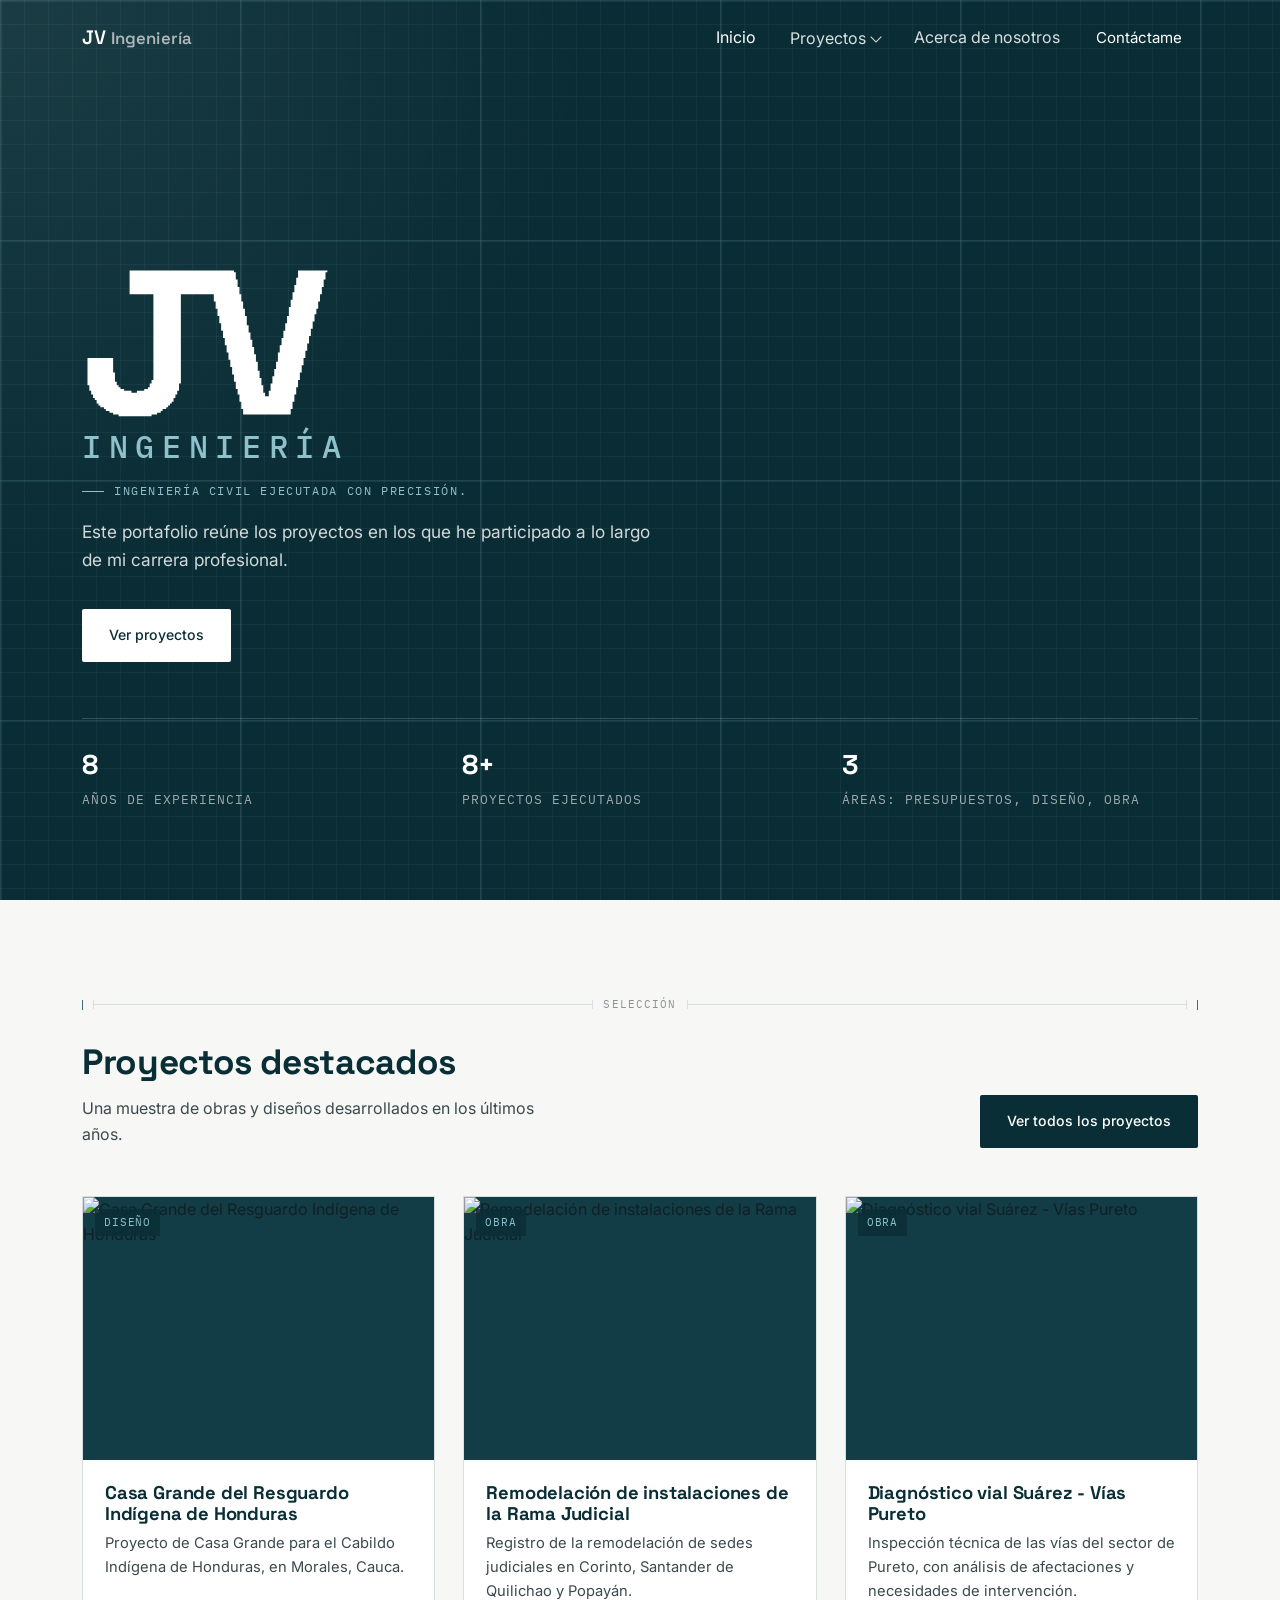
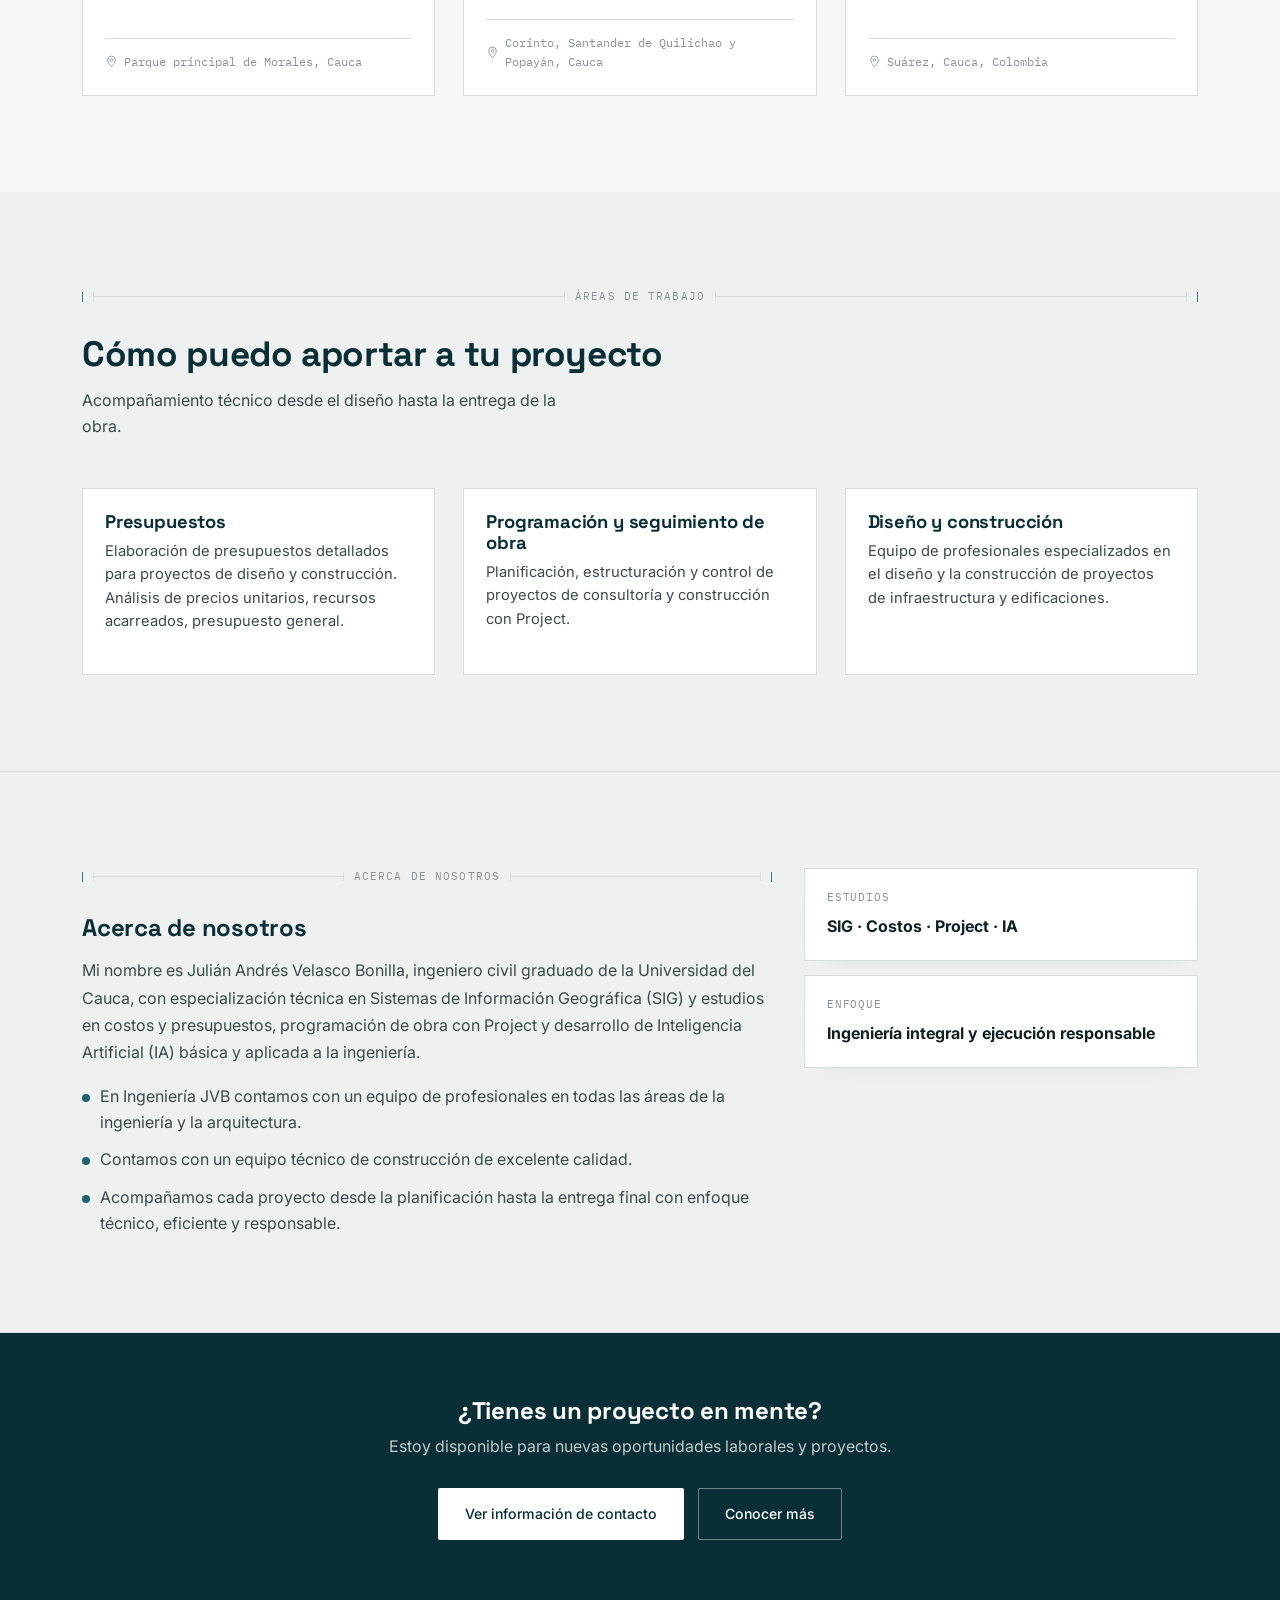
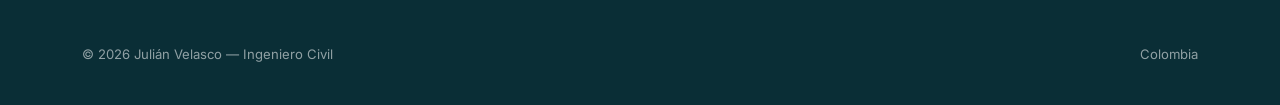
==== commit 4b1bae18: "Sharpen the favicon-matched JV mark Co-authored-by: Copilot <223556219+Copilot@users.noreply.github." ====
--- a/index.html
+++ b/index.html
@@ -8,7 +8,7 @@
 <meta name="description" content="Portafolio profesional de ingeniería civil: proyectos de obra, diseño estructural, vial e hidráulico.">
 <link rel="preconnect" href="https://fonts.googleapis.com">
 <link href="https://fonts.googleapis.com/css2?family=Space+Grotesk:wght@500;600;700&family=Inter:wght@400;500;600&family=IBM+Plex+Mono:wght@400;500&display=swap" rel="stylesheet">
-<link rel="stylesheet" href="css/style.css?v=20261117-13">
+<link rel="stylesheet" href="css/style.css?v=20261117-14">
 </head>
 <body>
 
@@ -37,7 +37,7 @@
   <div class="hero-grid"></div>
   <div class="hero-inner">
     <h1 class="hero-brand" aria-label="JV Ingeniería">
-      <img class="hero-brand-initials" src="assets/hero-jv-monogram.png?v=20261117-1" alt="">
+      <img class="hero-brand-initials" src="assets/hero-jv-monogram.svg?v=20261117-1" alt="">
       <span class="hero-brand-name">INGENIERÍA</span>
     </h1>
     <div class="eyebrow">Ingeniería civil ejecutada con precisión.</div>
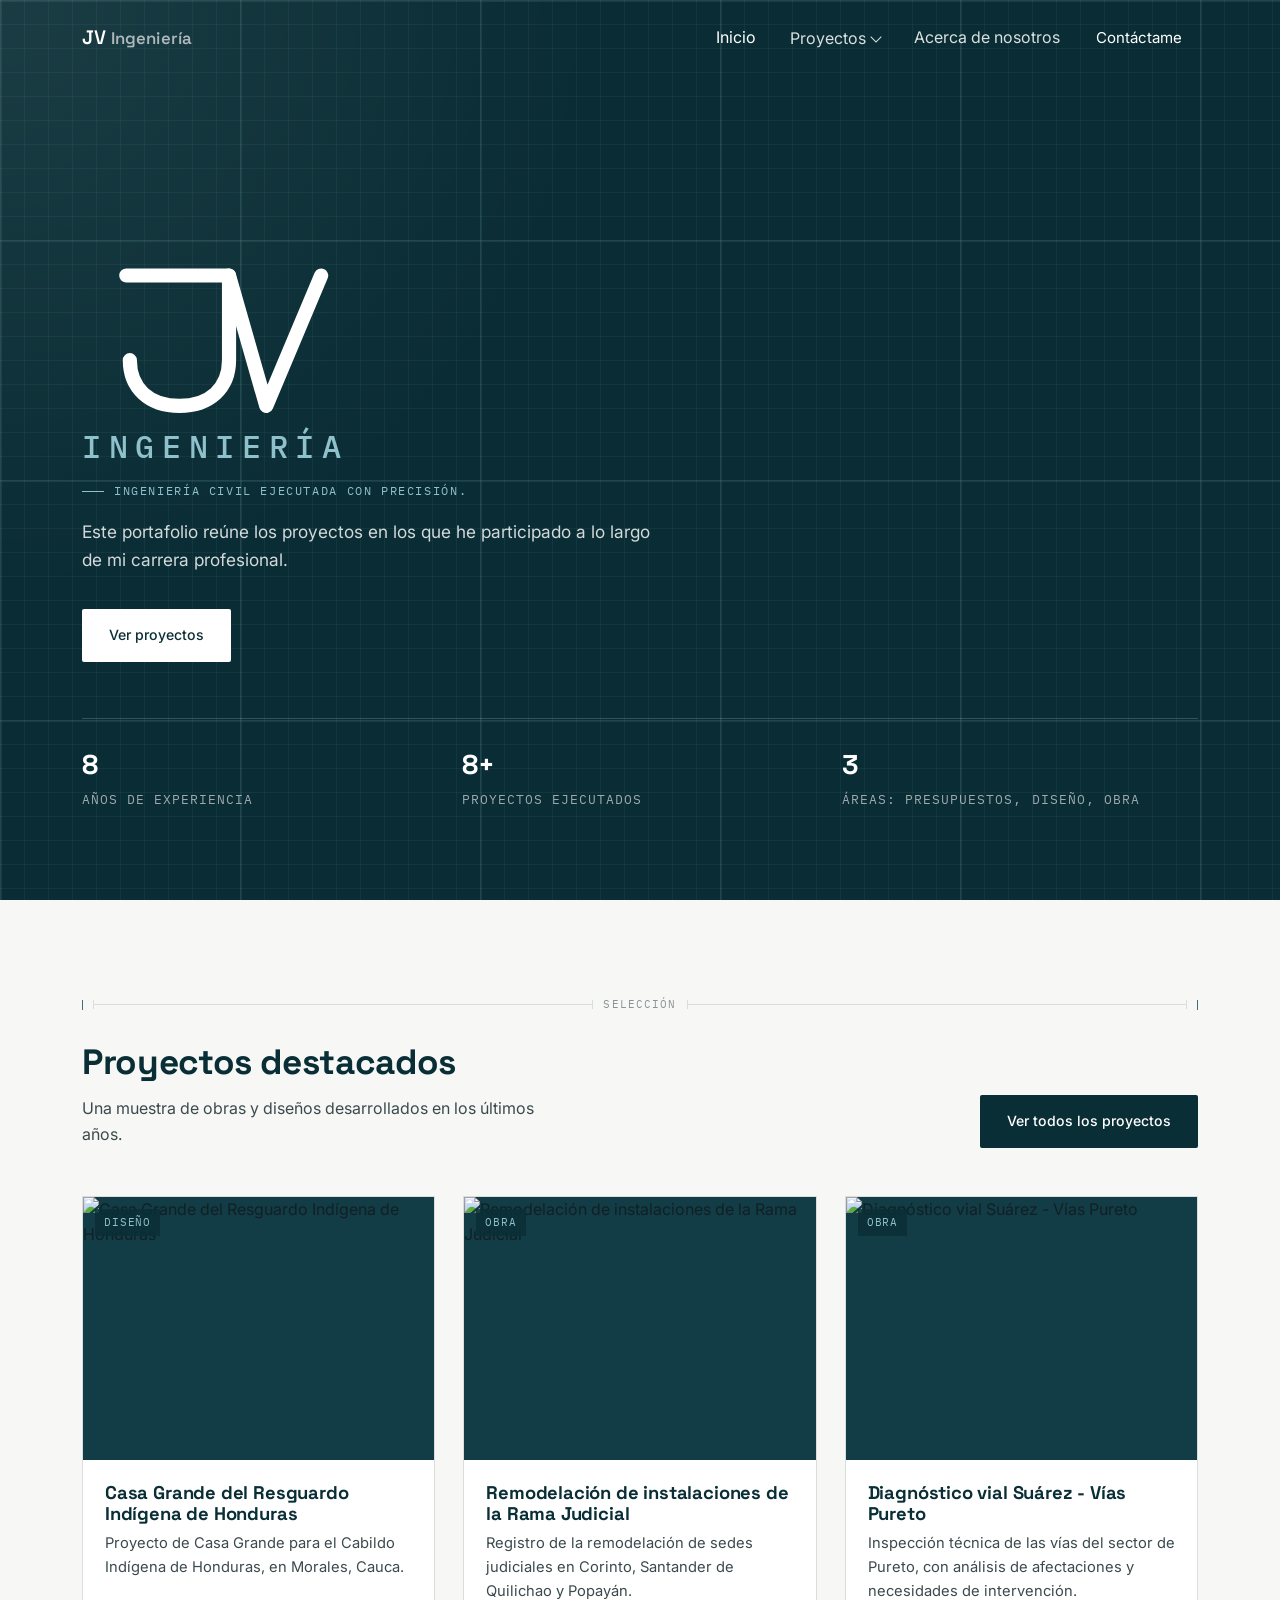
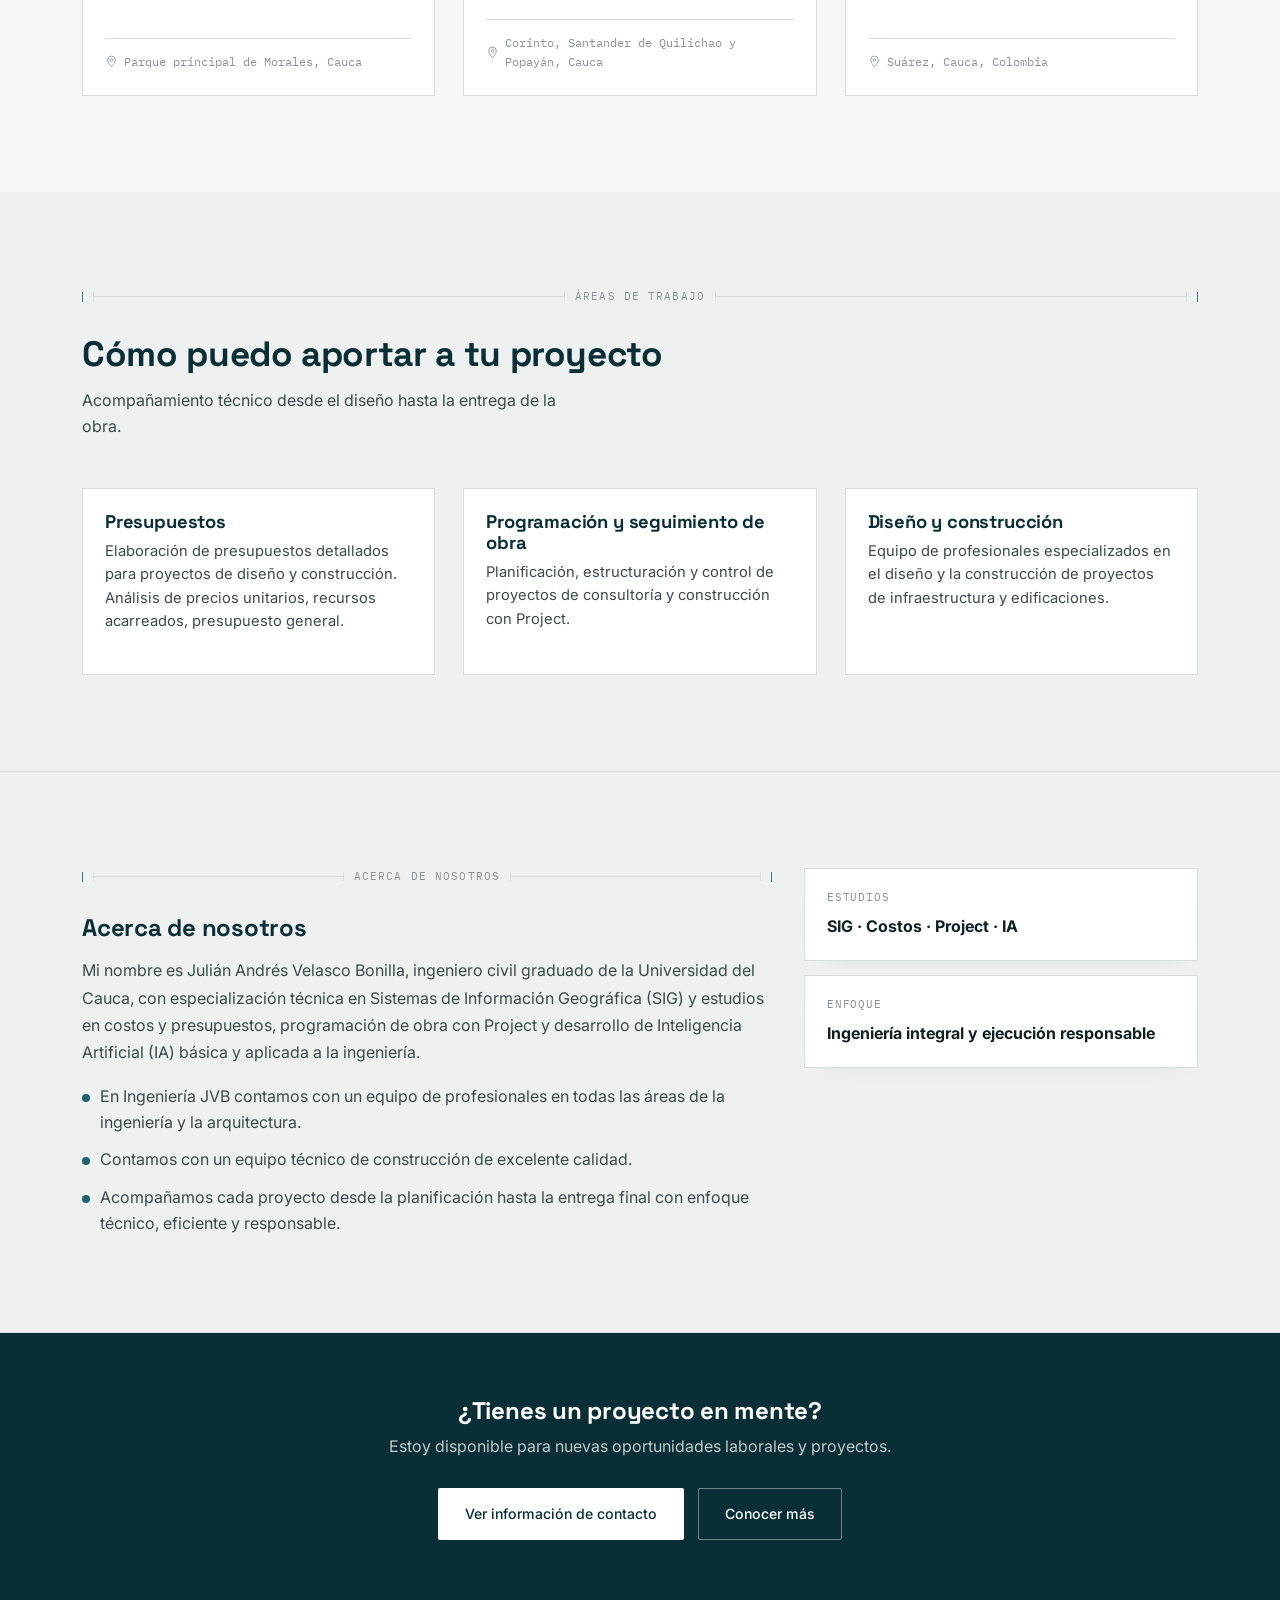
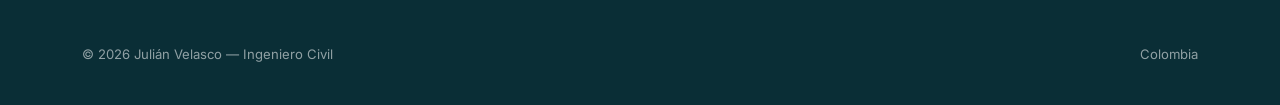
==== commit 493dd787: "Refine the JV monogram for a clean engineering look Co-authored-by: Copilot <223556219+Copilot@users" ====
--- a/index.html
+++ b/index.html
@@ -37,7 +37,7 @@
   <div class="hero-grid"></div>
   <div class="hero-inner">
     <h1 class="hero-brand" aria-label="JV Ingeniería">
-      <img class="hero-brand-initials" src="assets/hero-jv-monogram.svg?v=20261117-1" alt="">
+      <img class="hero-brand-initials" src="assets/hero-jv-monogram.svg?v=20261117-2" alt="">
       <span class="hero-brand-name">INGENIERÍA</span>
     </h1>
     <div class="eyebrow">Ingeniería civil ejecutada con precisión.</div>
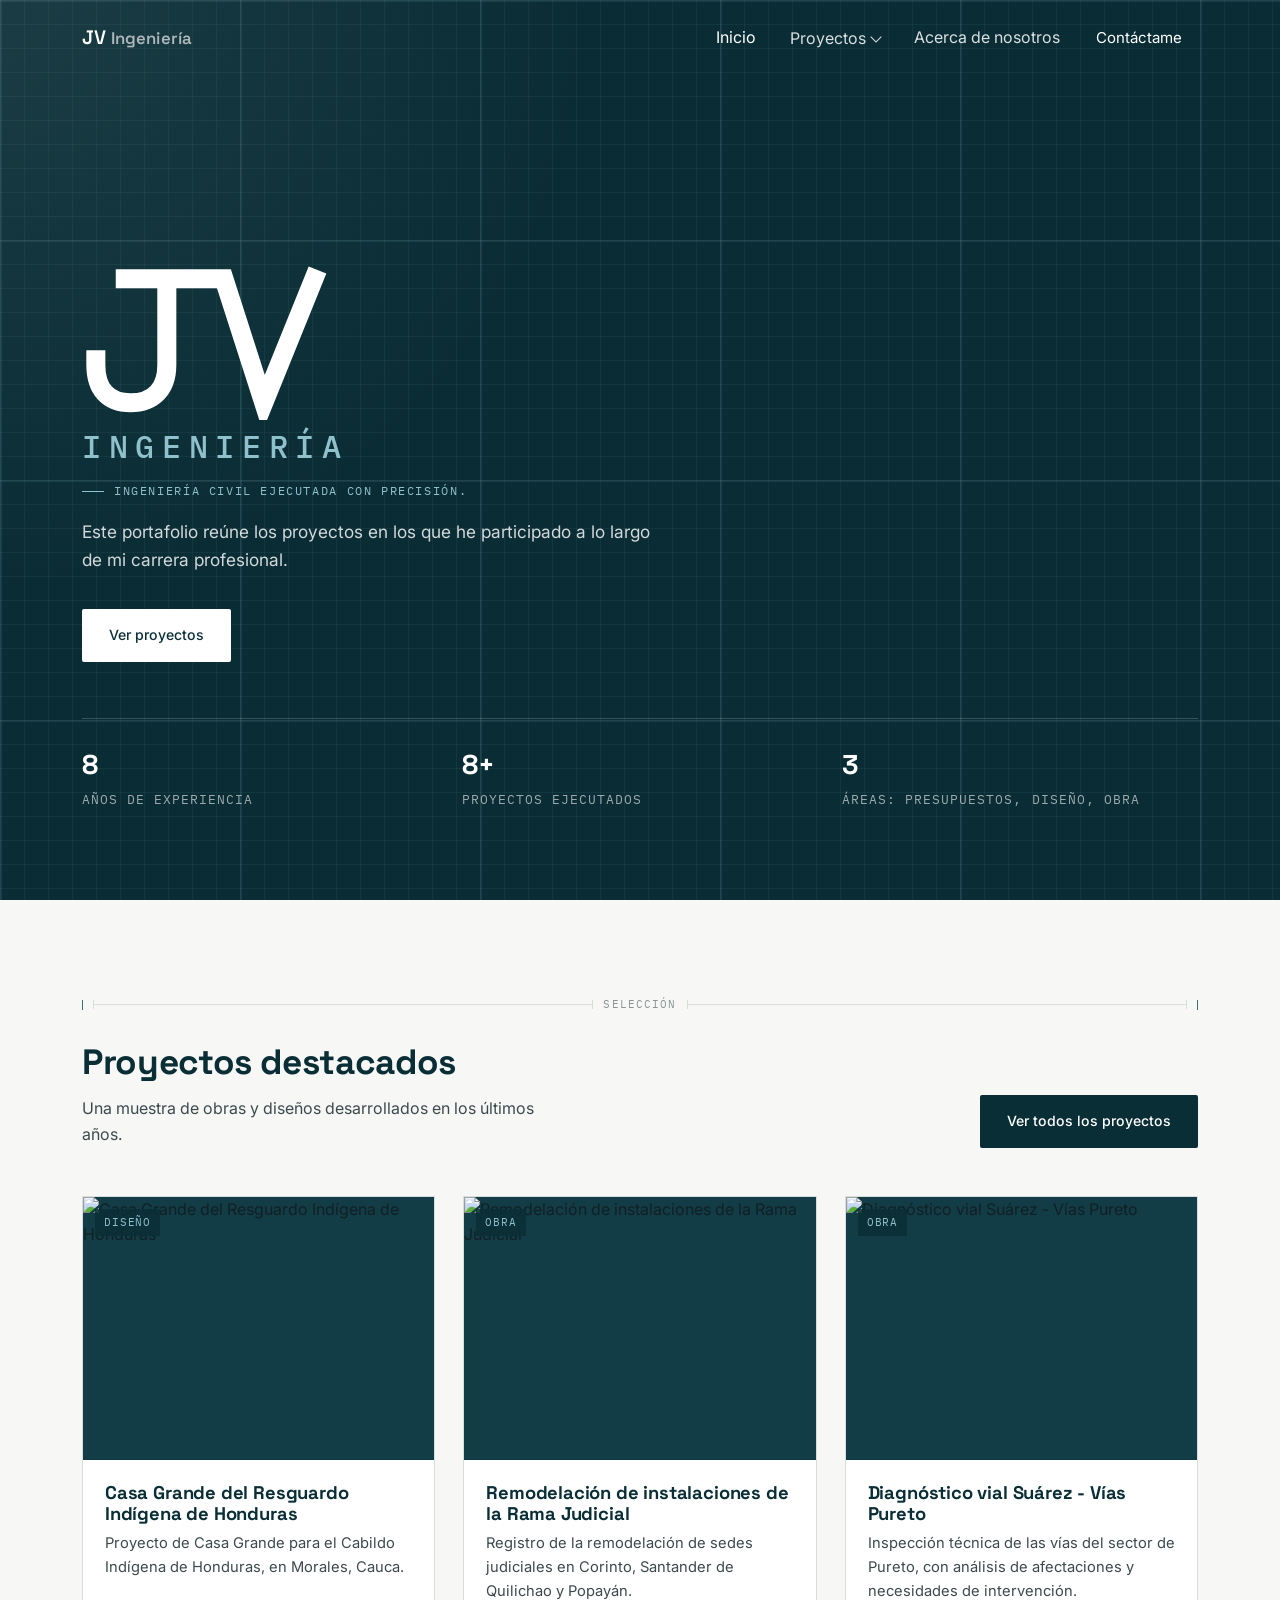
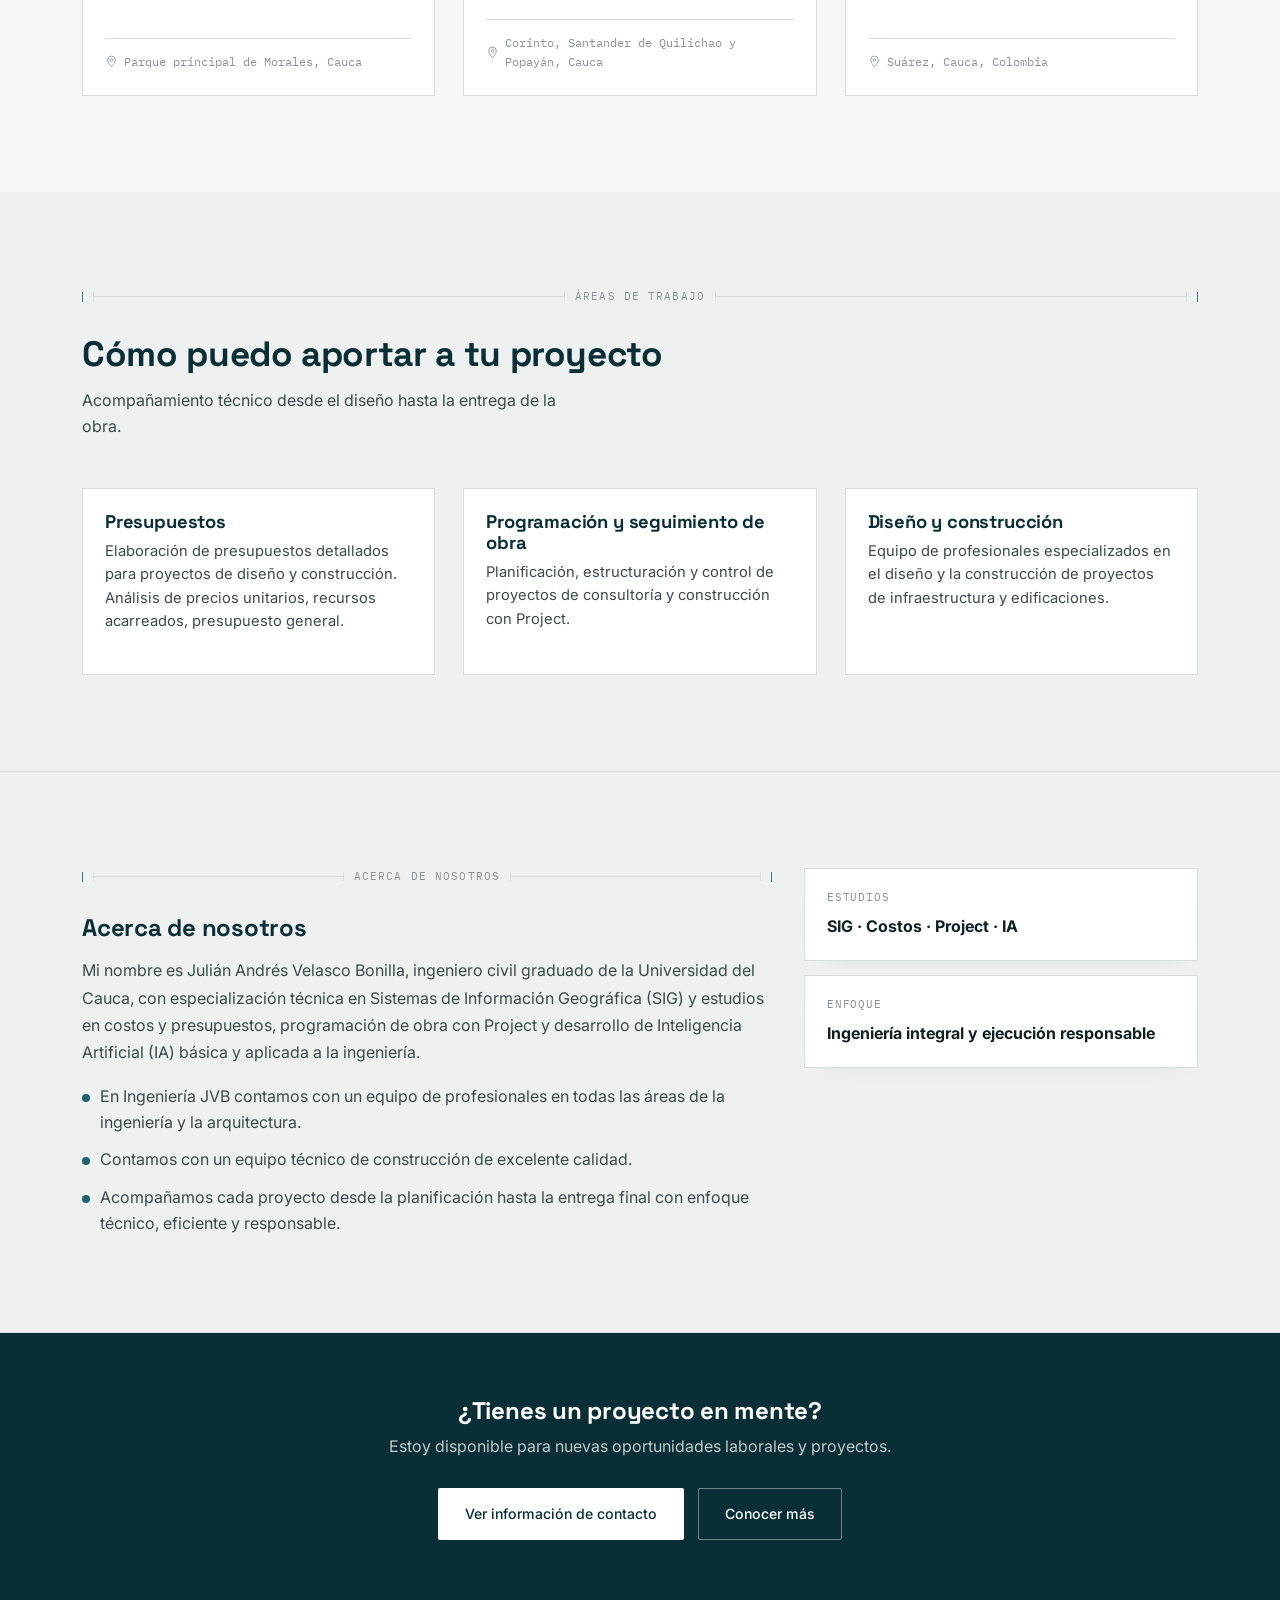
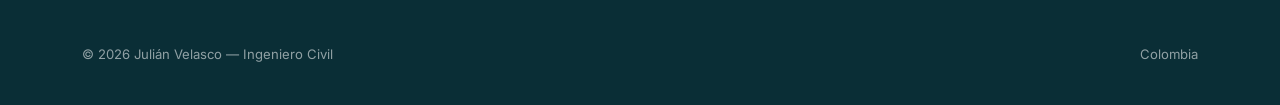
==== commit eba67206: "Give the JV mark a precise engineering finish Co-authored-by: Copilot <223556219+Copilot@users.norep" ====
--- a/index.html
+++ b/index.html
@@ -37,7 +37,7 @@
   <div class="hero-grid"></div>
   <div class="hero-inner">
     <h1 class="hero-brand" aria-label="JV Ingeniería">
-      <img class="hero-brand-initials" src="assets/hero-jv-monogram.svg?v=20261117-2" alt="">
+      <img class="hero-brand-initials" src="assets/hero-jv-monogram.svg?v=20261117-3" alt="">
       <span class="hero-brand-name">INGENIERÍA</span>
     </h1>
     <div class="eyebrow">Ingeniería civil ejecutada con precisión.</div>
